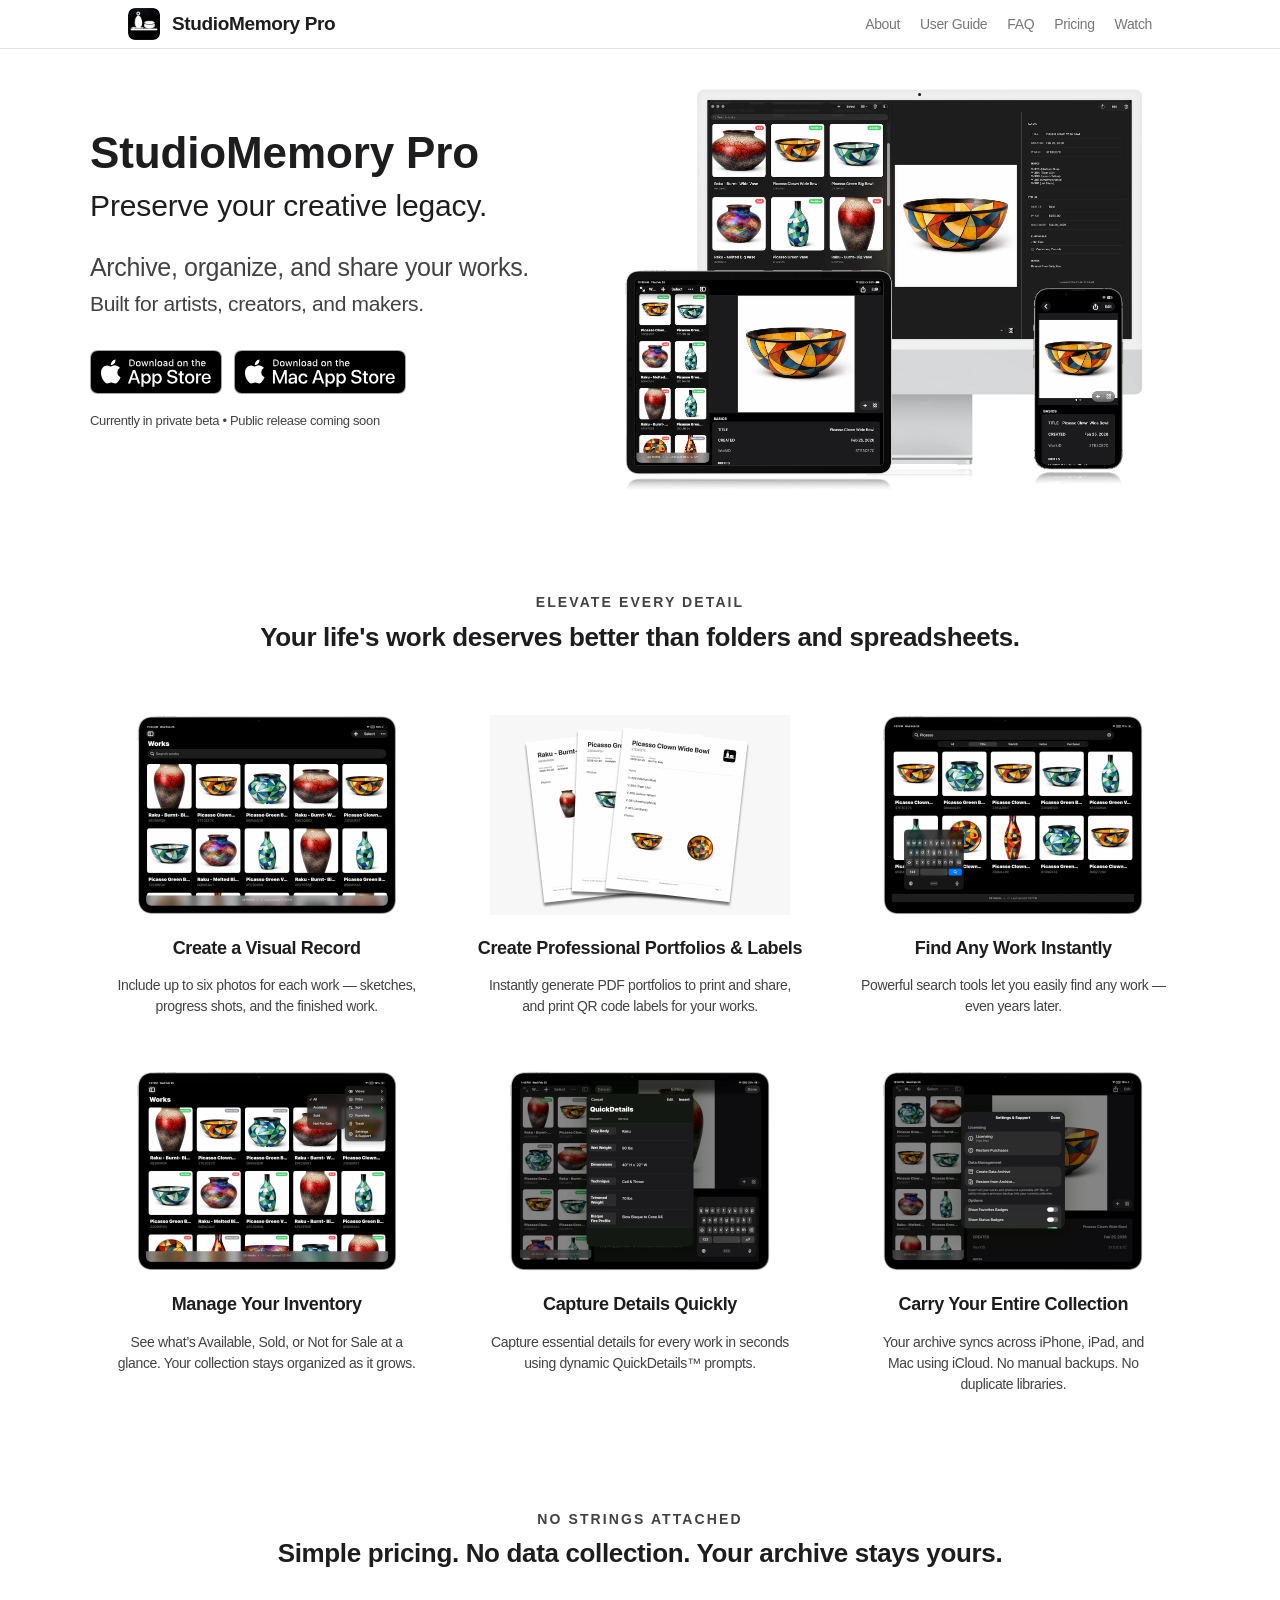
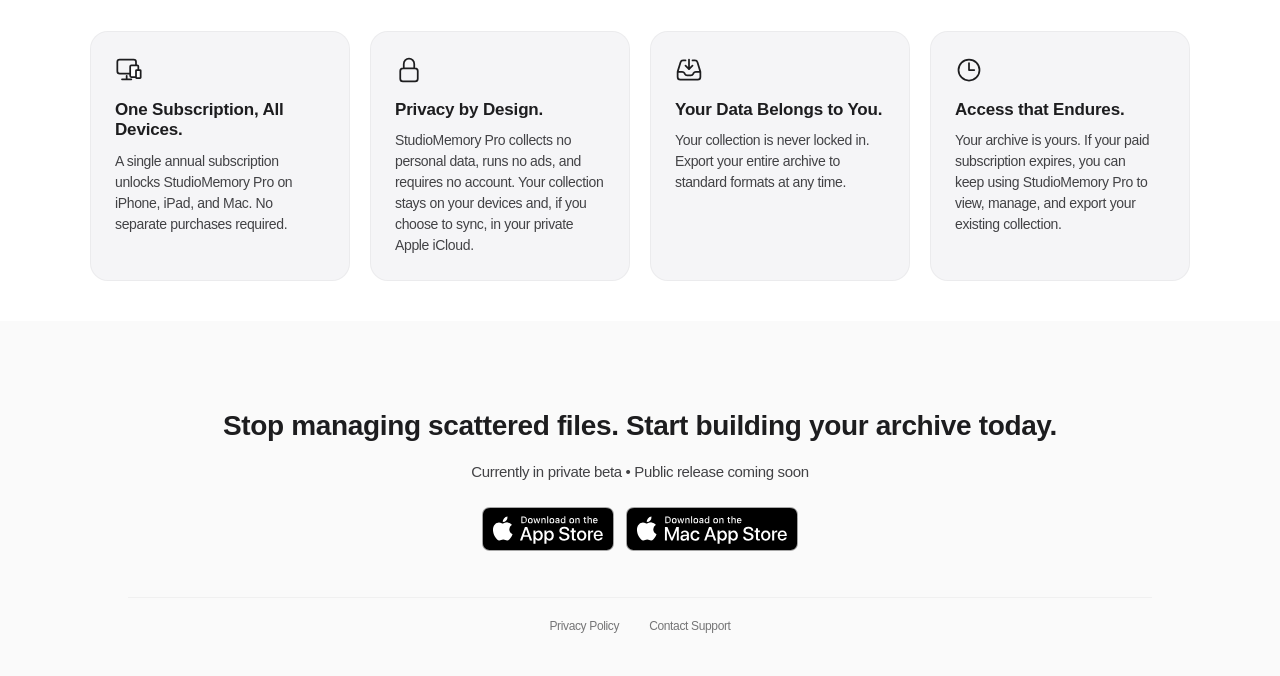
==== index.html @ c9505c96 "Add files via upload" ====
<!DOCTYPE html>
<html lang="en">
<head>
    <meta charset="UTF-8">
    <meta name="viewport" content="width=device-width, initial-scale=1.0, viewport-fit=cover">
    <meta name="color-scheme" content="light dark">
    <meta name="theme-color" content="#ffffff" media="(prefers-color-scheme: light)">
    <meta name="theme-color" content="#000000" media="(prefers-color-scheme: dark)">
    <title>StudioMemory Pro | Archive App for Artists Creators Makers</title>
    <link rel="icon" href="/favicon.ico" sizes="any">
    <link rel="icon" href="/favicon.svg" type="image/svg+xml">
    <link rel="apple-touch-icon" href="/apple-touch-icon.png">

    <meta name="description" content="StudioMemory Pro - Archive app for artists, creators, and makers to catalog and manage their creative works on all Apple devices with private iCloud sync.">
    <meta name="keywords" content="StudioMemory Pro, artist archive, creator collection, maker projects, QuickDetails, art collection, creative portfolio, iCloud sync, iOS, macOS, archive works, artist database, maker database, native app, inventory management, private archive, Apple ecosystem">
    <meta name="author" content="Nekudot Design Limited">
    <link rel="canonical" href="https://studiomemorypro.com">
    <meta name="robots" content="index, follow, max-image-preview:large">

    <meta property="og:type" content="website">
    <meta property="og:title" content="StudioMemory Pro | Archive App for Artists Creators Makers">
    <meta property="og:description" content="StudioMemory Pro - Archive app for artists, creators, and makers to catalog and manage their creative works on all Apple devices with private iCloud sync.">
    <meta property="og:image" content="hero.webp">
    <meta property="og:url" content="https://studiomemorypro.com">

    <meta name="twitter:card" content="summary_large_image">
    <meta name="twitter:title" content="StudioMemory Pro | Archive App for Artists Creators Makers">
    <meta name="twitter:description" content="StudioMemory Pro - Archive app for artists, creators, and makers to catalog and manage their creative works on all Apple devices with private iCloud sync.">
    <meta name="twitter:image" content="hero.webp">
    <meta name="twitter:url" content="https://studiomemorypro.com">

    <script type="application/ld+json">
    {
      "@context": "https://schema.org",
      "@type": "SoftwareApplication",
      "name": "StudioMemory Pro",
      "url": "https://studiomemorypro.com",
      "image": "https://studiomemorypro.com/hero.webp",
      "operatingSystem": "iOS, iPadOS, macOS",
      "applicationCategory": "MultimediaApplication",
      "offers": {
        "@type": "Offer",
        "price": "0",
        "priceCurrency": "USD",
        "description": "Free version limited to 15 works. A Universal Annual Subscription permits up to 2,500 works across iPhone, iPad, and Mac."
      },
      "author": {
        "@type": "Organization",
        "name": "Nekudot Design Limited"
      },
      "description": "StudioMemory Pro is a photos-forward digital archive app designed specifically for artists, makers, and creators who want a permanent, secure way to catalog and manage all of their creative works. StudioMemory Pro uses visual storytelling and efficient data entry, allowing artists, makers, and creators to preserve and manage their creative legacy across Apple devices. StudioMemory Pro stores all data locally and uses iCloud sync for maximum privacy. One subscription covers iPhone, iPad, and Mac. StudioMemory Pro collects no personal data, runs no ads, and requires no account. Users can export their entire archive to standard formats at any time. If a paid subscription expires, a user can keep using StudioMemory Pro to view, manage, and export their existing collection.",
      "featureList": "Multi-image Photo Gallery for sketches and finished works, Native iCloud Sync for iPhone iPad and Mac, Professional PDF Portfolio and QR code Label Generation for sharing and printing, Advanced Smart Search and Filtering, QuickDetails™ dynamic entry prompts.",
      "softwareVersion": "1.0",
      "aggregateRating": null
    }
    </script>

    <style>
        :root {
            --apple-blue: #0071e3;
            --text-main: #1d1d1f;
            --text-secondary: #424245;
            --bg-light: #f5f5f7;
            --border-color: #d2d2d7;
            --font-family: -apple-system, BlinkMacSystemFont, "SF Pro Text", "SF Pro Icons", "Helvetica Neue", Helvetica, Arial, sans-serif;
        }

        body {
            margin: 0;
            padding: 0;
            font-family: var(--font-family);
            color: var(--text-main);
            background-color: #ffffff;
            line-height: 1.47059;
            font-weight: 400;
            letter-spacing: -0.022em;
	    -webkit-font-smoothing: antialiased;
            overflow-x: hidden;
        }

        /* Mobile Safari Guardrail - Protects macOS appearance */
        main {
            overflow-x: hidden;
        }

        /* --- Premium Entrance Animations --- */
        @keyframes fadeInUp {
            from {
                opacity: 0;
                transform: translateY(30px) scale(0.98);
            }
            to {
                opacity: 1;
                transform: translateY(0) scale(1);
            }
        }

        /* Snappy text entrance */
        .hero-content { 
            flex: 0 0 auto; 
            width: 40%; 
            animation: fadeInUp 1.2s cubic-bezier(0.165, 0.84, 0.44, 1) both;
        }

        /* Staggered, weighted image entrance */
        .hero-image { 
            width: 55%; 
            margin-top: -40px; 
            animation: fadeInUp 1.2s cubic-bezier(0.165, 0.84, 0.44, 1) both;
            will-change: transform, opacity;
        }

        /* Navigation */
        nav {
            display: flex;
            justify-content: space-between;
            align-items: center;
            padding: 0 10%;
            height: 48px;
            background: rgba(255, 255, 255, 0.8);

            backdrop-filter: blur(20px);
            -webkit-backdrop-filter: blur(20px);
            position: sticky;
            top: 0;
            z-index: 1000;
            border-bottom: 1px solid rgba(0,0,0,0.1);
        }

        .logo-container {
            display: flex;
            align-items: center;
            gap: 12px;
            text-decoration: none;
            color: var(--text-main);
            font-weight: 600;
            font-size: 19px;
            transition: opacity 0.2s ease;
        }
        .logo-container:hover { opacity: 0.7; }

        .logo-img {
            width: 32px;
            height: 32px;
            border-radius: 7px; 
            object-fit: cover;
        }

        /* Desktop Navigation Links */
        .nav-links {
            display: flex;
            gap: 20px;
        }

        .nav-links a {
            text-decoration: none;
            color: var(--text-main);
            font-size: 14px;
            font-weight: 500;
            opacity: 0.6;
            transition: opacity 0.2s ease;
        }

        .nav-links a:hover,
        .nav-links a.current {
            opacity: 1;
        }

        /* Hamburger Menu Toggle Button */
        .menu-toggle {
            display: none;
            flex-direction: column;
            justify-content: space-between;
            width: 22px;
            height: 16px;
            background: transparent;
            border: none;
            cursor: pointer;
            padding: 0;
            z-index: 1001;
        }

        .hamburger-bar {
            width: 100%;
            height: 2px;
            background-color: var(--text-main);
            transition: transform 0.25s ease, opacity 0.25s ease;
            transform-origin: left center;
        }

        /* Hero Section - Optimized 35/65 Split */
        .hero {
            padding: 80px 0 40px; /* 0 horizontal padding to align strictly with carousel edges */
            display: flex;
            flex-direction: row;
            align-items: flex-start; 
            justify-content: space-between; /* Pushes image flush to the right edge */
            max-width: 1100px; /* Matches carousel max-width perfectly */
            margin: 0 auto;
            gap: 40px; /* Gives text and image healthy breathing room */
        }

        /* Heading Style - Fluid & No-Wrap */
        .hero-content h1 {
            font-size: clamp(32px, 4vw, 44px); 
            line-height: 1.1;
            font-weight: 700;
            letter-spacing: -0.003em;
            margin-bottom: 20px;
            margin-top: 0;
            white-space: nowrap;
        }

        /* Ensures brand name remains on one line */
        .brand-no-wrap {
            white-space: nowrap; 
        }

        /* Styles the sub-headline to balance between H1 and paragraph */
        .hero-slogan {
            font-size: clamp(24px, 3.5vw, 30px);
            font-weight: 500;
            display: inline-block;
            margin-top: 4px;
        }

	.hero-content p .hero-core-action {
            font-size: clamp(20px, 2.6vw, 25px); 
        }

        .hero-content p {
            font-size: clamp(16px, 1.8vw, 21px); /* Slightly larger fluid scale */
            font-weight: 500; /* Adds a medium, bolder weight */
            line-height: 1.6;
            color: var(--text-secondary);
            margin-bottom: 30px;
            white-space: nowrap; /* Forces each sentence to stay on one line */
        }

        .hero-image img { 
            width: 100%; 
            height: auto; 
            display: block;
        }

        .cta-buttons {
            display: flex;
            gap: 12px;
            margin: 10px 0;    
        }

        .hero-content .hero-pricing-note {
            font-size: 13px;
            color: var(--text-secondary);
            margin-top: 8px;
            margin-bottom: 0;
            font-weight: 500;
        }

        /* --- SECTION HEADLINE --- */
        .section-header {
            text-align: center;
            padding: 60px 20px 20px;
            max-width: 800px;
            margin: 0 auto;
        }

        .section-eyebrow {
            font-size: 14px;
            font-weight: 600;
            color: var(--text-secondary);
            text-transform: uppercase;
            letter-spacing: 0.15em;
            display: block;
            margin-bottom: 8px;
        }

        .section-headline {
            font-size: 26px; /* Approx 60% of Hero H1 */
            font-weight: 700;
            line-height: 1.3;
            color: var(--text-main);
            margin: 0;
            text-wrap: balance;
        }

        /* --- APP STORE BADGES --- */
        .store-badge {
            height: 44px; /* Locks height to match your previous text buttons */
            width: auto;  /* Ensures the badge proportions don't stretch */
            display: inline-block;
            
            /* Maintains your GPU-accelerated hover animations */
            transition: transform 0.2s cubic-bezier(0.4, 0, 0.2, 1);
            transform: translateZ(0); 
            will-change: transform;
        }

        /* Hover Animations */
        .store-badge:hover {
            transform: scale(1.04) translateZ(0); 
        }

        .store-badge:active {
            transform: scale(0.98) translateZ(0);
        }


        /* --- CAROUSEL --- */
        .carousel-outer-wrapper {
            max-width: 1100px;
            margin: 0 auto;
            position: relative;
            padding: 40px 0 40px;
        }

        .carousel-outer-wrapper::before,
        .carousel-outer-wrapper::after {
            content: "";
            position: absolute;
            top: 0;
            bottom: 0;
            width: 100px;
            background: white;
            z-index: 10;
            pointer-events: none;
        }

        .carousel-outer-wrapper::before { left: -100px; }
        .carousel-outer-wrapper::after { right: -100px; }

        .carousel-window {
            overflow-x: auto;
            width: 100%;
            scroll-snap-type: x mandatory;
            -webkit-overflow-scrolling: touch;
            scrollbar-width: none;
            scroll-behavior: smooth;
        }
        .carousel-window::-webkit-scrollbar {
            display: none;
        }

        .carousel-track {
            display: flex;
            gap: 20px;
            width: max-content;
        }

        .carousel-item {
            width: 353.33px; 
            text-align: center;
            user-select: none;
            scroll-snap-align: center;
        }

        /* Updated to allow clicking */
        .feature-ui-preview {
            width: 300px;
            height: 200px;
            margin: 0 auto;
            object-fit: contain;
            cursor: pointer;
            display: block;
            transition: transform 0.2s ease;
        }

        .feature-ui-preview:hover {
            transform: scale(1.02);
        }

        .carousel-item h3 {
            font-size: 18px;
            font-weight: 600;
            margin: 20px 0 8px;
        }

        .carousel-item p {
            font-size: 14px;
            color: var(--text-secondary);
            line-height: 1.5;
            padding: 0 20px;
	    text-wrap: pretty;
        }

        /* Navigation Arrows */
        .carousel-arrow {
            position: absolute;
            top: 40%;
            transform: translateY(-50%);
            width: 44px;
            height: 44px;
            background: rgba(255, 255, 255, 0.85);
            backdrop-filter: blur(15px);
            -webkit-backdrop-filter: blur(15px);
            border: 1px solid rgba(0,0,0,0.08);
            border-radius: 50%;
            display: flex;
            align-items: center;
            justify-content: center;
            cursor: pointer;
            z-index: 20;
            box-shadow: 0 4px 15px rgba(0,0,0,0.08);
            transition: all 0.2s ease;
        }
        .carousel-arrow:hover { background: #fff; transform: translateY(-50%) scale(1.05); }
        .carousel-arrow.prev { left: -60px; }
        .carousel-arrow.next { right: -60px; }
        .carousel-arrow svg { width: 22px; height: 22px; fill: var(--text-main); }

        /* Hidden state for smart arrows */
        .carousel-arrow.hidden {
            opacity: 0;
            pointer-events: none; /* Prevents clicks while invisible */
            transform: translateY(-50%) scale(0.9); /* Adds a slight shrinking effect as it fades */
        }

        /* --- CAROUSEL DOTS --- */
        .carousel-dots {
            display: flex;
            justify-content: center;
            gap: 8px;
            margin-top: 24px;
            padding-bottom: 10px;
        }

        .carousel-dot {
            width: 8px;
            height: 8px;
            border-radius: 50%;
            background-color: var(--text-secondary);
            opacity: 0.3;
            cursor: pointer;
            transition: opacity 0.3s ease, transform 0.3s ease, background-color 0.3s ease;
        }

        .carousel-dot.active {
            opacity: 1;
            background-color: var(--text-main);
            transform: scale(1.2);
        }

        /* --- NATIVE DIALOG LIGHTBOX --- */
        @keyframes lightboxPop {
            0% { opacity: 0; transform: scale(0.95); }
            100% { opacity: 1; transform: scale(1); }
        }

        @keyframes backdropFade {
            0% { opacity: 0; backdrop-filter: blur(0px); -webkit-backdrop-filter: blur(0px); }
            100% { opacity: 1; backdrop-filter: blur(20px); -webkit-backdrop-filter: blur(20px); }
        }

        dialog.lightbox {
            padding: 0;
            border: none;
            background: transparent;
            max-width: 90vw;
            max-height: 90vh;
            border-radius: 16px;
            outline: none;
            -webkit-tap-highlight-color: transparent;
        }

        dialog.lightbox[open] {
            animation: lightboxPop 0.3s cubic-bezier(0.16, 1, 0.3, 1) forwards;
        }

        dialog.lightbox::backdrop {
            background: rgba(255, 255, 255, 0.5);
            backdrop-filter: blur(20px);
            -webkit-backdrop-filter: blur(20px);
            cursor: zoom-out;
            -webkit-tap-highlight-color: transparent;
        }

        dialog.lightbox[open]::backdrop {
            animation: backdropFade 0.3s ease-out forwards;
        }

        dialog.lightbox img {
            max-width: 100%;
            max-height: 90vh;
            display: block;
            border-radius: 16px;
            box-shadow: 0 20px 40px rgba(0,0,0,0.15);
            outline: none;
            cursor: zoom-out;
            -webkit-tap-highlight-color: transparent;
        }

        /* Footer */
        footer {
            padding: 60px 10% 40px;
            text-align: center;
            background-color: #fafafa;
        }
        .footer-cta h2 { 
            font-size: 28px; 
            margin-bottom: 8px; 
            text-wrap: balance;
        }
        .pricing-tag { color: var(--text-secondary); font-size: 15px; margin-bottom: 24px; }

        .footer-cta .cta-buttons {
            justify-content: center;
            margin-bottom: 0;
        }

        .footer-nav {
            margin-top: 40px;
            display: flex;
            justify-content: center;
            gap: 30px;
            border-top: 1px solid #f0f0f0;
            padding-top: 20px;
        }
        .footer-nav a {
            text-decoration: none;
            color: var(--text-main);
            font-size: 12px;
            font-weight: 400;
            opacity: 0.6;
            transition: opacity 0.2s ease;
        }
        .footer-nav a:hover,
        .footer-nav a.current {
            opacity: 1;
        }


/* --- HORIZONTAL SPREAD FAQ STYLES --- */
        .faq-container {
            max-width: 1100px; /* Aligned exactly with the carousel wrapper */
            margin: 0 auto;
            padding: 40px 0;
        }

        .faq-grid {
            display: grid;
            grid-template-columns: repeat(4, 1fr); /* 4 columns evenly spaced on Mac displays */
            gap: 20px;
        }

        .faq-card {
            background-color: var(--bg-light);
            border-radius: 18px;
            border: 1px solid rgba(0, 0, 0, 0.04); /* The crisp, native edge */
            padding: 24px;
            display: flex;
            flex-direction: column;
            align-items: flex-start;
        }

        
        .faq-icon {
            width: 28px;
            height: 28px;
            margin-bottom: 16px;
            color: var(--text-main);
        }

        .faq-card h3 {
            font-size: 17px; 
            font-weight: 600;
            margin: 0 0 10px 0;
            letter-spacing: -0.01em;
            line-height: 1.2;
        }

        .faq-card p {
            font-size: 14px; 
            color: var(--text-secondary);
            margin: 0;
            line-height: 1.5;
	    text-wrap: pretty;
        }

        /* iPad / Tablet layout: wraps to 2x2 */
        @media (max-width: 1024px) {
            .faq-grid {
                grid-template-columns: repeat(2, 1fr);
            }
            .faq-container {
                max-width: 780px;
            }
            .desktop-break {
                display: none;
            }
        }

        /* iPhone / Mobile layout: stacks to a single column */
        @media (max-width: 768px) {
            .faq-grid {
                grid-template-columns: 1fr;
            }

            .menu-toggle {
                display: flex;
            }

            .nav-links {
                display: flex;
                flex-direction: column;
                gap: 0;
                position: fixed;
                top: 48px;
                left: 0;
                width: 100%;
                height: 0;
                background-color: #ffffff;
                opacity: 0;
                visibility: hidden;
                overflow: hidden;
                transition: height 0.3s ease, opacity 0.3s ease, visibility 0.3s ease;
            }

            .nav-links a {
                width: 100%;
                padding: 20px 10%;
                font-size: 18px;
                font-weight: 500;
                border-bottom: 1px solid rgba(0, 0, 0, 0.05);
                box-sizing: border-box;
            }

            .nav-links.active {
                height: calc(100vh - 48px);
                opacity: 1;
                visibility: visible;
            }

            /* Morph bars into an 'X' symbol */
            .menu-toggle.open .hamburger-bar:nth-child(1) {
                transform: rotate(45deg) translate(1px, -1px);
            }
            .menu-toggle.open .hamburger-bar:nth-child(2) {
                opacity: 0;
                transform: scaleX(0);
            }
            .menu-toggle.open .hamburger-bar:nth-child(3) {
                transform: rotate(-45deg) translate(1px, 1px);
            }

            .footer-nav {
                flex-direction: column;
                gap: 15px;
            }
        }

        /* Mac Desktop Grid Layout */
        @media (min-width: 1025px) {
            .carousel-outer-wrapper::before,
            .carousel-outer-wrapper::after {
                display: none;
            }
            .carousel-window {
                overflow: visible;
            }
            .carousel-track {
                display: grid;
                grid-template-columns: repeat(3, 1fr);
                gap: 40px 20px;
                width: 100%;
            }
            .carousel-item {
                width: auto;
            }
            .carousel-arrow,
            .carousel-dots {
                display: none;
            }
        }

        /* Multiplatform Responsive Tweaks */
        @media (max-width: 1024px) {
            .hero {
                flex-direction: column;
                padding: calc(60px + env(safe-area-inset-top)) 8% 40px;
                text-align: center;
                align-items: center;
                gap: 24px;
            }
            .hero-content {
                width: 100%;
                display: flex;
                flex-direction: column;
                align-items: center;
            }
            .hero-image {
                width: 100%;
            }
            .hero-content h1 {
                font-size: clamp(24px, 6vw, 32px);
            }
            .cta-buttons {
                justify-content: center;
            }
            .hero-image {
                margin-top: 0;
            }
        }

        /* Hide carousel arrows on ALL touch-capable devices (iPhone, iPad portrait & landscape) */
        @media (hover: none) and (pointer: coarse) {
            .carousel-arrow {
                display: none;
            }
        }

        /* --- NATIVE DARK MODE SUPPORT --- */
        @media (prefers-color-scheme: dark) {
            :root {
                --apple-blue: #2997ff;
                --text-main: #f5f5f7;
                --text-secondary: #a1a1a6;
                --bg-light: #1c1c1e;
                --border-color: #38383a;
            }

            body {
                background-color: #000000;
            }

            nav {
                background: rgba(0, 0, 0, 0.8);
                border-bottom: 1px solid rgba(255, 255, 255, 0.1);
            }

            .carousel-outer-wrapper::before,
            .carousel-outer-wrapper::after {
                background: #000000;
            }

            .carousel-arrow {
                background: rgba(28, 28, 30, 0.85);
                border: 1px solid rgba(255, 255, 255, 0.1);
            }

            .carousel-arrow:hover {
                background: #2c2c2e;
            }

            dialog.lightbox::backdrop {
                background: rgba(0, 0, 0, 0.75);
            }

            footer {
                background-color: #000000;
            }

            .footer-nav {
                border-top: 1px solid #38383a;
            }

            .faq-card {
                border: 1px solid rgba(255, 255, 255, 0.1);
            }

            /* Adjusts the inside of the FAQ icons so they aren't bright white */
            .faq-icon rect[fill="white"] {
                fill: var(--bg-light);
            }
        }

        @media (prefers-color-scheme: dark) and (max-width: 768px) {
            .nav-links {
                background-color: #000000;
            }
            .nav-links a {
                border-bottom: 1px solid rgba(255, 255, 255, 0.1);
            }
        }


	/* --- PAPER TEXTURE EFFECT (REFINED/LIGHTER) --- */
        .paper-texture-wrapper {
            position: relative;
            display: block;
            margin: 0 auto;
            border-radius: 4px;
            overflow: hidden;
        }

        /* Adjusted for a lighter, premium vellum feel */
        .paper-texture-wrapper::after {
            content: "";
            position: absolute;
            top: 0;
            left: 0;
            width: 100%;
            height: 100%;
            pointer-events: none;
            opacity: 0.02; /* Reduced from 0.04 to 0.02 for a lighter touch */
            background-image: url('paper-fibers.png');
            mix-blend-mode: soft-light; /* Changed from 'multiply' to 'soft-light' for a cleaner look */
        }


    </style>
</head>
<body>

    <nav>
        <a href="index.html" class="logo-container">
            <img src="logo.webp" alt="StudioMemory Pro Logo" class="logo-img">
            StudioMemory Pro
        </a>
        
        <button class="menu-toggle" id="menu-toggle" aria-label="Toggle navigation" aria-expanded="false">
            <span class="hamburger-bar"></span>
            <span class="hamburger-bar"></span>
            <span class="hamburger-bar"></span>
        </button>

        <div class="nav-links" id="nav-links">
            <a href="about.html">About</a>
            <a href="manual.html">User Guide</a>
            <a href="faq.html">FAQ</a>
            <a href="pricing.html">Pricing</a>
            <a href="watch.html">Watch</a>
        </div>
    </nav>

    <main>
        <section class="hero">
            <div class="hero-content">
                <h1>StudioMemory Pro<br><span class="hero-slogan">Preserve your creative legacy.</span></h1>
                <p>
                    <span class="hero-core-action">Archive, organize, and share your works.</span><br>
                    <span>Built for artists, creators, and makers.</span><br>
                </p>
                <div class="cta-buttons">
                    <a href="#" aria-label="Download on the App Store">
                        <img src="app-store-badge.svg" alt="Download on the App Store" class="store-badge">
                    </a>
                    <a href="#" aria-label="Download on the Mac App Store">
                        <img src="mac-app-store-badge.svg" alt="Download on the Mac App Store" class="store-badge">
                    </a>
                </div>
                <p class="hero-pricing-note">Currently in private beta &bull; Public release coming soon</p>
            </div>
            <div class="hero-image">
                <img src="hero.webp" width="2400" height="1600" fetchpriority="high" loading="eager" alt="Mockup of StudioMemory Pro showing iPhone, iPad, and Mac screens">
            </div>
        </section>

        <div class="section-header">
            <span class="section-eyebrow">Elevate Every Detail</span>
            <h2 class="section-headline">Your life's work deserves better than folders and spreadsheets.</h2>
        </div>

        <div class="carousel-outer-wrapper">
            <div class="carousel-window">
                <div class="carousel-track" id="carouselTrack">                    
                    <div class="carousel-item">
                        <img src="gallery.webp" width="2400" height="1600" loading="lazy" class="feature-ui-preview" alt="Photo Gallery Interface">
                        <h3>Create a Visual Record</h3>
                        <p>Include up to six photos for each work — sketches, progress shots, and the finished work.</p>
                    </div>		                     
                    <div class="carousel-item">
                        <div class="paper-texture-wrapper">
                            <img src="PDFs.webp" width="2400" height="1600" loading="lazy" class="feature-ui-preview" alt="PDF Portfolio Generation">
                        </div>
                        <h3>Create Professional Portfolios & Labels</h3>
                        <p>Instantly generate PDF portfolios to print and share, and print QR code labels for your works.</p>
                    </div>
		    <div class="carousel-item">
                        <img src="search.webp" width="2400" height="1600" loading="lazy" class="feature-ui-preview" alt="Smart Search Filters">
                        <h3>Find Any Work Instantly</h3>
                        <p>Powerful search tools let you easily find any work — even years later.</p>
                    </div>                      
                    <div class="carousel-item">
                        <img src="status.webp" width="2400" height="1600" loading="lazy" class="feature-ui-preview" alt="Collection Status Management">
                        <h3>Manage Your Inventory</h3>
                        <p>See what’s Available, Sold, or Not for Sale at a glance. Your collection stays organized as it grows.</p>
                   </div>
		   <div class="carousel-item">
                        <img src="quickdetails.webp" width="2400" height="1600" loading="lazy" class="feature-ui-preview" alt="QuickDetails Features">
                        <h3>Capture Details Quickly</h3>
                        <p>Capture essential details for every work in seconds using dynamic QuickDetails™ prompts.</p>
                    </div>
		    <div class="carousel-item">
                        <img src="safedata.webp" width="2400" height="1600" loading="lazy" class="feature-ui-preview" alt="iCloud Sync Protection">
                        <h3>Carry Your Entire Collection</h3>
                        <p>Your archive syncs across iPhone, iPad, and Mac using iCloud. No manual backups. No duplicate libraries.</p>
                    </div>
                </div>
            </div>

            <button class="carousel-arrow prev" id="prevBtn" aria-label="Previous">
                <svg viewBox="0 0 24 24"><path d="M15.41 7.41L14 6l-6 6 6 6 1.41-1.41L10.83 12z"/></svg>
            </button>
           <button class="carousel-arrow next" id="nextBtn" aria-label="Next">
                <svg viewBox="0 0 24 24"><path d="M10 6L8.59 7.41 13.17 12l-4.58 4.59L10 18l6-6z"/></svg>
            </button>

            <div class="carousel-dots" id="carouselDots"></div>
        </div>

        <div class="section-header">
            <span class="section-eyebrow">No Strings Attached</span>
            <h2 class="section-headline">Simple pricing. No data collection. Your archive stays yours.</h2>
        </div>

		<div class="faq-container">
            <div class="faq-grid">
                
		<div class="faq-card">
                    <svg class="faq-icon" fill="none" viewBox="0 0 24 24" stroke="currentColor" stroke-width="1.5">
                        <path stroke-linecap="round" stroke-linejoin="round" d="M2 5a2 2 0 012-2h12a2 2 0 012 2v8a2 2 0 01-2 2H4a2 2 0 01-2-2V5z" />
                        <path stroke-linecap="round" stroke-linejoin="round" d="M6 20h8M10 17v3" />
                        <rect x="13" y="8" width="7" height="10" rx="1" stroke="currentColor" fill="white" />
                        <rect x="18" y="12" width="4" height="7" rx="0.5" stroke="currentColor" fill="white" />
                    </svg>
                    <h3>One Subscription, All Devices.</h3>
                    <p>A single annual subscription unlocks StudioMemory Pro on iPhone, iPad, and Mac. No separate purchases required.</p>
                </div>

                

		<div class="faq-card">
                    <svg class="faq-icon" fill="none" viewBox="0 0 24 24" stroke="currentColor" stroke-width="1.5">
                        <path stroke-linecap="round" stroke-linejoin="round" d="M16.5 10.5V6.75a4.5 4.5 0 10-9 0v3.75m-.75 11.25h10.5a2.25 2.25 0 002.25-2.25v-6.75a2.25 2.25 0 00-2.25-2.25H6.75a2.25 2.25 0 00-2.25 2.25v6.75a2.25 2.25 0 002.25 2.25z" />
                    </svg>
                    <h3>Privacy by Design.</h3>
                    <p>StudioMemory Pro collects no personal data, runs no ads, and requires no account. Your collection stays on your devices and, if you choose to sync, in your private Apple iCloud.</p>
                </div>

                <div class="faq-card">
                    <svg class="faq-icon" fill="none" viewBox="0 0 24 24" stroke="currentColor" stroke-width="1.5">
                        <path stroke-linecap="round" stroke-linejoin="round" d="M9 3.75H6.912a2.25 2.25 0 00-2.15 1.588L2.35 13.177a2.25 2.25 0 00-.1.661V18a2.25 2.25 0 002.25 2.25h15A2.25 2.25 0 0021.75 18v-4.162c0-.224-.034-.447-.1-.661L19.24 5.338a2.25 2.25 0 00-2.15-1.588H15M2.25 13.5h3.86a2.25 2.25 0 012.012 1.244l.256.512a2.25 2.25 0 002.013 1.244h3.218a2.25 2.25 0 002.013-1.244l.256-.512a2.25 2.25 0 012.013-1.244h3.859M12 3v8.25m0 0l-3-3m3 3l3-3" />
                    </svg>
                    <h3>Your Data Belongs to You.</h3>
                    <p>Your collection is never locked in. Export your entire archive to standard formats at any time.</p>
                </div>
                
                <div class="faq-card">
                    <svg class="faq-icon" fill="none" viewBox="0 0 24 24" stroke="currentColor" stroke-width="1.5">
                        <path stroke-linecap="round" stroke-linejoin="round" d="M12 6v6h4.5m4.5 0a9 9 0 11-18 0 9 9 0 0118 0z" />
                    </svg>
                    <h3>Access that Endures.</h3>
                    <p>Your archive is yours. If your paid subscription expires, you can keep using StudioMemory Pro to view, manage, and export your existing collection.</p>
                </div>

            </div>
        </div>



        <footer>
            <div class="footer-cta">
                <h2>Stop managing scattered files. Start building your archive today.</h2>
                <p class="pricing-tag">Currently in private beta &bull; Public release coming soon</p>
                <div class="cta-buttons">
                    <a href="#" aria-label="Download on the App Store">
                        <img src="app-store-badge.svg" alt="Download on the App Store" class="store-badge">
                    </a>
                    <a href="#" aria-label="Download on the Mac App Store">
                        <img src="mac-app-store-badge.svg" alt="Download on the Mac App Store" class="store-badge">
                    </a>
                </div>
            </div>
           <div class="footer-nav">
                <a href="privacy.html">Privacy Policy</a>
                <a href="mailto:support@studiomemorypro.com?subject=StudioMemory%20Pro%20Support%20Request">Contact Support</a>
            </div>
        </footer>
    </main>

    <dialog class="lightbox" id="lightbox" aria-label="Enlarged Image View">
        <img src="" alt="Enlarged UI Preview" id="lightbox-img">
    </dialog>
    
<script src="script.js" defer></script>
<script>
    const menuToggle = document.getElementById('menu-toggle');
    const navLinks = document.getElementById('nav-links');

    menuToggle.addEventListener('click', () => {
        const isOpen = menuToggle.classList.toggle('open');
        navLinks.classList.toggle('active');
        menuToggle.setAttribute('aria-expanded', isOpen);
        document.body.style.overflow = isOpen ? 'hidden' : '';
    });
</script>
</body>
</html>
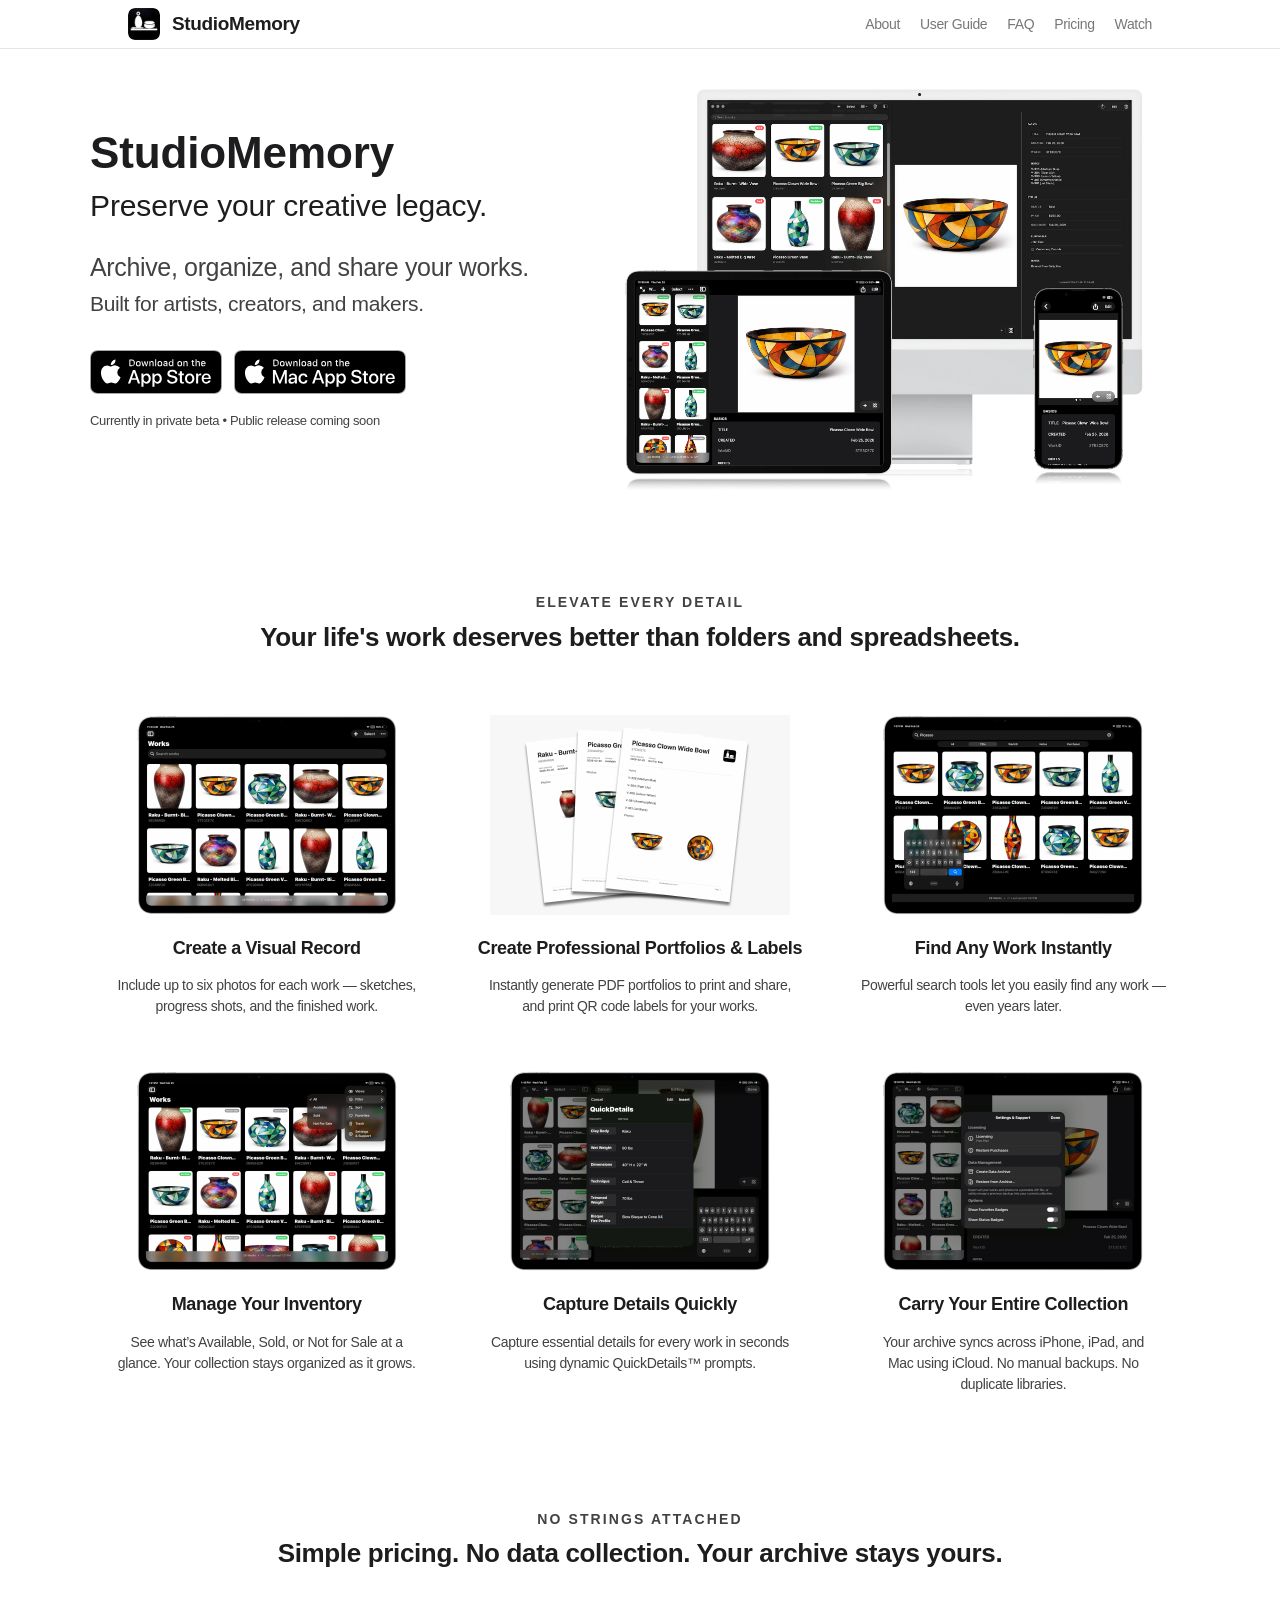
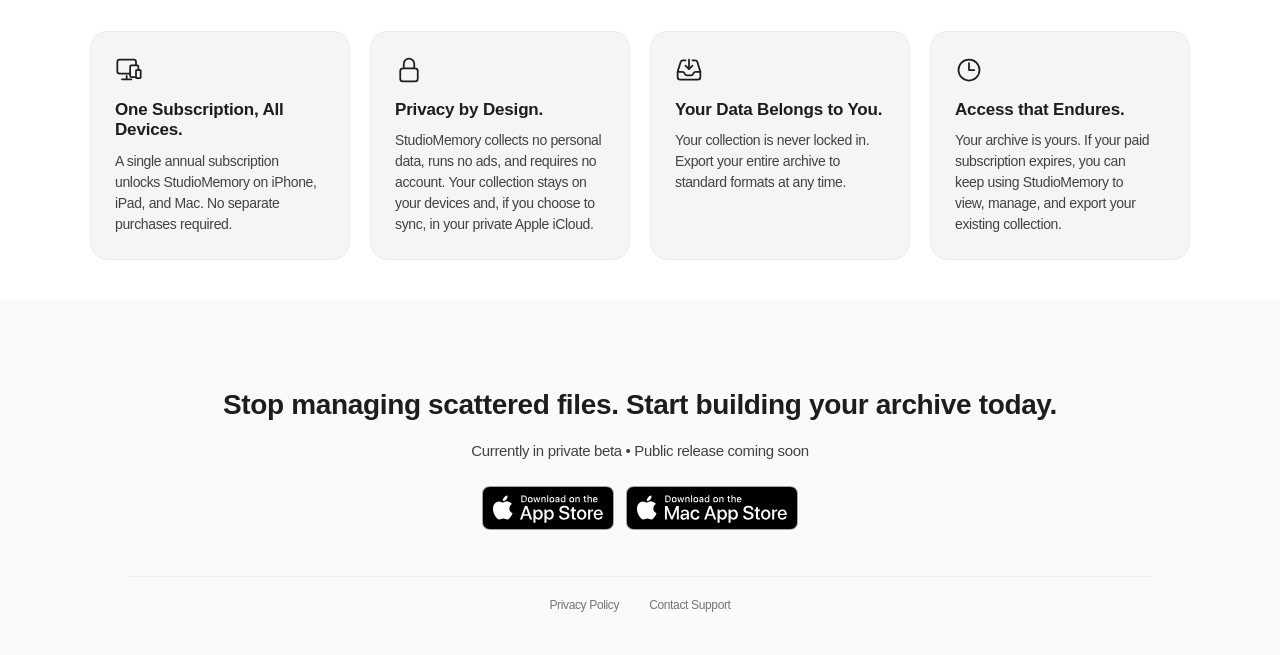
==== commit a1f6989c: "Add files via upload" ====
--- a/index.html
+++ b/index.html
@@ -6,26 +6,26 @@
     <meta name="color-scheme" content="light dark">
     <meta name="theme-color" content="#ffffff" media="(prefers-color-scheme: light)">
     <meta name="theme-color" content="#000000" media="(prefers-color-scheme: dark)">
-    <title>StudioMemory Pro | Archive App for Artists Creators Makers</title>
+    <title>StudioMemory | Archive App for Artists Creators Makers</title>
     <link rel="icon" href="/favicon.ico" sizes="any">
     <link rel="icon" href="/favicon.svg" type="image/svg+xml">
     <link rel="apple-touch-icon" href="/apple-touch-icon.png">
 
-    <meta name="description" content="StudioMemory Pro - Archive app for artists, creators, and makers to catalog and manage their creative works on all Apple devices with private iCloud sync.">
-    <meta name="keywords" content="StudioMemory Pro, artist archive, creator collection, maker projects, QuickDetails, art collection, creative portfolio, iCloud sync, iOS, macOS, archive works, artist database, maker database, native app, inventory management, private archive, Apple ecosystem">
+    <meta name="description" content="StudioMemory - Archive app for artists, creators, and makers to catalog and manage their creative works on all Apple devices with private iCloud sync.">
+    <meta name="keywords" content="StudioMemory, artist archive, creator collection, maker projects, QuickDetails, art collection, creative portfolio, iCloud sync, iOS, macOS, archive works, artist database, maker database, native app, inventory management, private archive, Apple ecosystem">
     <meta name="author" content="Nekudot Design Limited">
     <link rel="canonical" href="https://studiomemorypro.com">
     <meta name="robots" content="index, follow, max-image-preview:large">
 
     <meta property="og:type" content="website">
-    <meta property="og:title" content="StudioMemory Pro | Archive App for Artists Creators Makers">
-    <meta property="og:description" content="StudioMemory Pro - Archive app for artists, creators, and makers to catalog and manage their creative works on all Apple devices with private iCloud sync.">
+    <meta property="og:title" content="StudioMemory | Archive App for Artists Creators Makers">
+    <meta property="og:description" content="StudioMemory - Archive app for artists, creators, and makers to catalog and manage their creative works on all Apple devices with private iCloud sync.">
     <meta property="og:image" content="hero.webp">
     <meta property="og:url" content="https://studiomemorypro.com">
 
     <meta name="twitter:card" content="summary_large_image">
-    <meta name="twitter:title" content="StudioMemory Pro | Archive App for Artists Creators Makers">
-    <meta name="twitter:description" content="StudioMemory Pro - Archive app for artists, creators, and makers to catalog and manage their creative works on all Apple devices with private iCloud sync.">
+    <meta name="twitter:title" content="StudioMemory | Archive App for Artists Creators Makers">
+    <meta name="twitter:description" content="StudioMemory - Archive app for artists, creators, and makers to catalog and manage their creative works on all Apple devices with private iCloud sync.">
     <meta name="twitter:image" content="hero.webp">
     <meta name="twitter:url" content="https://studiomemorypro.com">
 
@@ -33,7 +33,7 @@
     {
       "@context": "https://schema.org",
       "@type": "SoftwareApplication",
-      "name": "StudioMemory Pro",
+      "name": "StudioMemory",
       "url": "https://studiomemorypro.com",
       "image": "https://studiomemorypro.com/hero.webp",
       "operatingSystem": "iOS, iPadOS, macOS",
@@ -48,7 +48,7 @@
         "@type": "Organization",
         "name": "Nekudot Design Limited"
       },
-      "description": "StudioMemory Pro is a photos-forward digital archive app designed specifically for artists, makers, and creators who want a permanent, secure way to catalog and manage all of their creative works. StudioMemory Pro uses visual storytelling and efficient data entry, allowing artists, makers, and creators to preserve and manage their creative legacy across Apple devices. StudioMemory Pro stores all data locally and uses iCloud sync for maximum privacy. One subscription covers iPhone, iPad, and Mac. StudioMemory Pro collects no personal data, runs no ads, and requires no account. Users can export their entire archive to standard formats at any time. If a paid subscription expires, a user can keep using StudioMemory Pro to view, manage, and export their existing collection.",
+      "description": "StudioMemory is a photos-forward digital archive app designed specifically for artists, makers, and creators who want a permanent, secure way to catalog and manage all of their creative works. StudioMemory uses visual storytelling and efficient data entry, allowing artists, makers, and creators to preserve and manage their creative legacy across Apple devices. StudioMemory stores all data locally and uses iCloud sync for maximum privacy. One subscription covers iPhone, iPad, and Mac. StudioMemory collects no personal data, runs no ads, and requires no account. Users can export their entire archive to standard formats at any time. If a paid subscription expires, a user can keep using StudioMemory to view, manage, and export their existing collection.",
       "featureList": "Multi-image Photo Gallery for sketches and finished works, Native iCloud Sync for iPhone iPad and Mac, Professional PDF Portfolio and QR code Label Generation for sharing and printing, Advanced Smart Search and Filtering, QuickDetails™ dynamic entry prompts.",
       "softwareVersion": "1.0",
       "aggregateRating": null
@@ -803,8 +803,8 @@
 
     <nav>
         <a href="index.html" class="logo-container">
-            <img src="logo.webp" alt="StudioMemory Pro Logo" class="logo-img">
-            StudioMemory Pro
+            <img src="logo.webp" alt="StudioMemory Logo" class="logo-img">
+            StudioMemory
         </a>
         
         <button class="menu-toggle" id="menu-toggle" aria-label="Toggle navigation" aria-expanded="false">
@@ -825,7 +825,7 @@
     <main>
         <section class="hero">
             <div class="hero-content">
-                <h1>StudioMemory Pro<br><span class="hero-slogan">Preserve your creative legacy.</span></h1>
+                <h1>StudioMemory<br><span class="hero-slogan">Preserve your creative legacy.</span></h1>
                 <p>
                     <span class="hero-core-action">Archive, organize, and share your works.</span><br>
                     <span>Built for artists, creators, and makers.</span><br>
@@ -841,7 +841,7 @@
                 <p class="hero-pricing-note">Currently in private beta &bull; Public release coming soon</p>
             </div>
             <div class="hero-image">
-                <img src="hero.webp" width="2400" height="1600" fetchpriority="high" loading="eager" alt="Mockup of StudioMemory Pro showing iPhone, iPad, and Mac screens">
+                <img src="hero.webp" width="2400" height="1600" fetchpriority="high" loading="eager" alt="Mockup of StudioMemory showing iPhone, iPad, and Mac screens">
             </div>
         </section>
 
@@ -914,7 +914,7 @@
                         <rect x="18" y="12" width="4" height="7" rx="0.5" stroke="currentColor" fill="white" />
                     </svg>
                     <h3>One Subscription, All Devices.</h3>
-                    <p>A single annual subscription unlocks StudioMemory Pro on iPhone, iPad, and Mac. No separate purchases required.</p>
+                    <p>A single annual subscription unlocks StudioMemory on iPhone, iPad, and Mac. No separate purchases required.</p>
                 </div>
 
                 
@@ -924,7 +924,7 @@
                         <path stroke-linecap="round" stroke-linejoin="round" d="M16.5 10.5V6.75a4.5 4.5 0 10-9 0v3.75m-.75 11.25h10.5a2.25 2.25 0 002.25-2.25v-6.75a2.25 2.25 0 00-2.25-2.25H6.75a2.25 2.25 0 00-2.25 2.25v6.75a2.25 2.25 0 002.25 2.25z" />
                     </svg>
                     <h3>Privacy by Design.</h3>
-                    <p>StudioMemory Pro collects no personal data, runs no ads, and requires no account. Your collection stays on your devices and, if you choose to sync, in your private Apple iCloud.</p>
+                    <p>StudioMemory collects no personal data, runs no ads, and requires no account. Your collection stays on your devices and, if you choose to sync, in your private Apple iCloud.</p>
                 </div>
 
                 <div class="faq-card">
@@ -940,7 +940,7 @@
                         <path stroke-linecap="round" stroke-linejoin="round" d="M12 6v6h4.5m4.5 0a9 9 0 11-18 0 9 9 0 0118 0z" />
                     </svg>
                     <h3>Access that Endures.</h3>
-                    <p>Your archive is yours. If your paid subscription expires, you can keep using StudioMemory Pro to view, manage, and export your existing collection.</p>
+                    <p>Your archive is yours. If your paid subscription expires, you can keep using StudioMemory to view, manage, and export your existing collection.</p>
                 </div>
 
             </div>
@@ -973,16 +973,6 @@
     </dialog>
     
 <script src="script.js" defer></script>
-<script>
-    const menuToggle = document.getElementById('menu-toggle');
-    const navLinks = document.getElementById('nav-links');
-
-    menuToggle.addEventListener('click', () => {
-        const isOpen = menuToggle.classList.toggle('open');
-        navLinks.classList.toggle('active');
-        menuToggle.setAttribute('aria-expanded', isOpen);
-        document.body.style.overflow = isOpen ? 'hidden' : '';
-    });
-</script>
+    <script src="nav.js"></script>
 </body>
 </html>
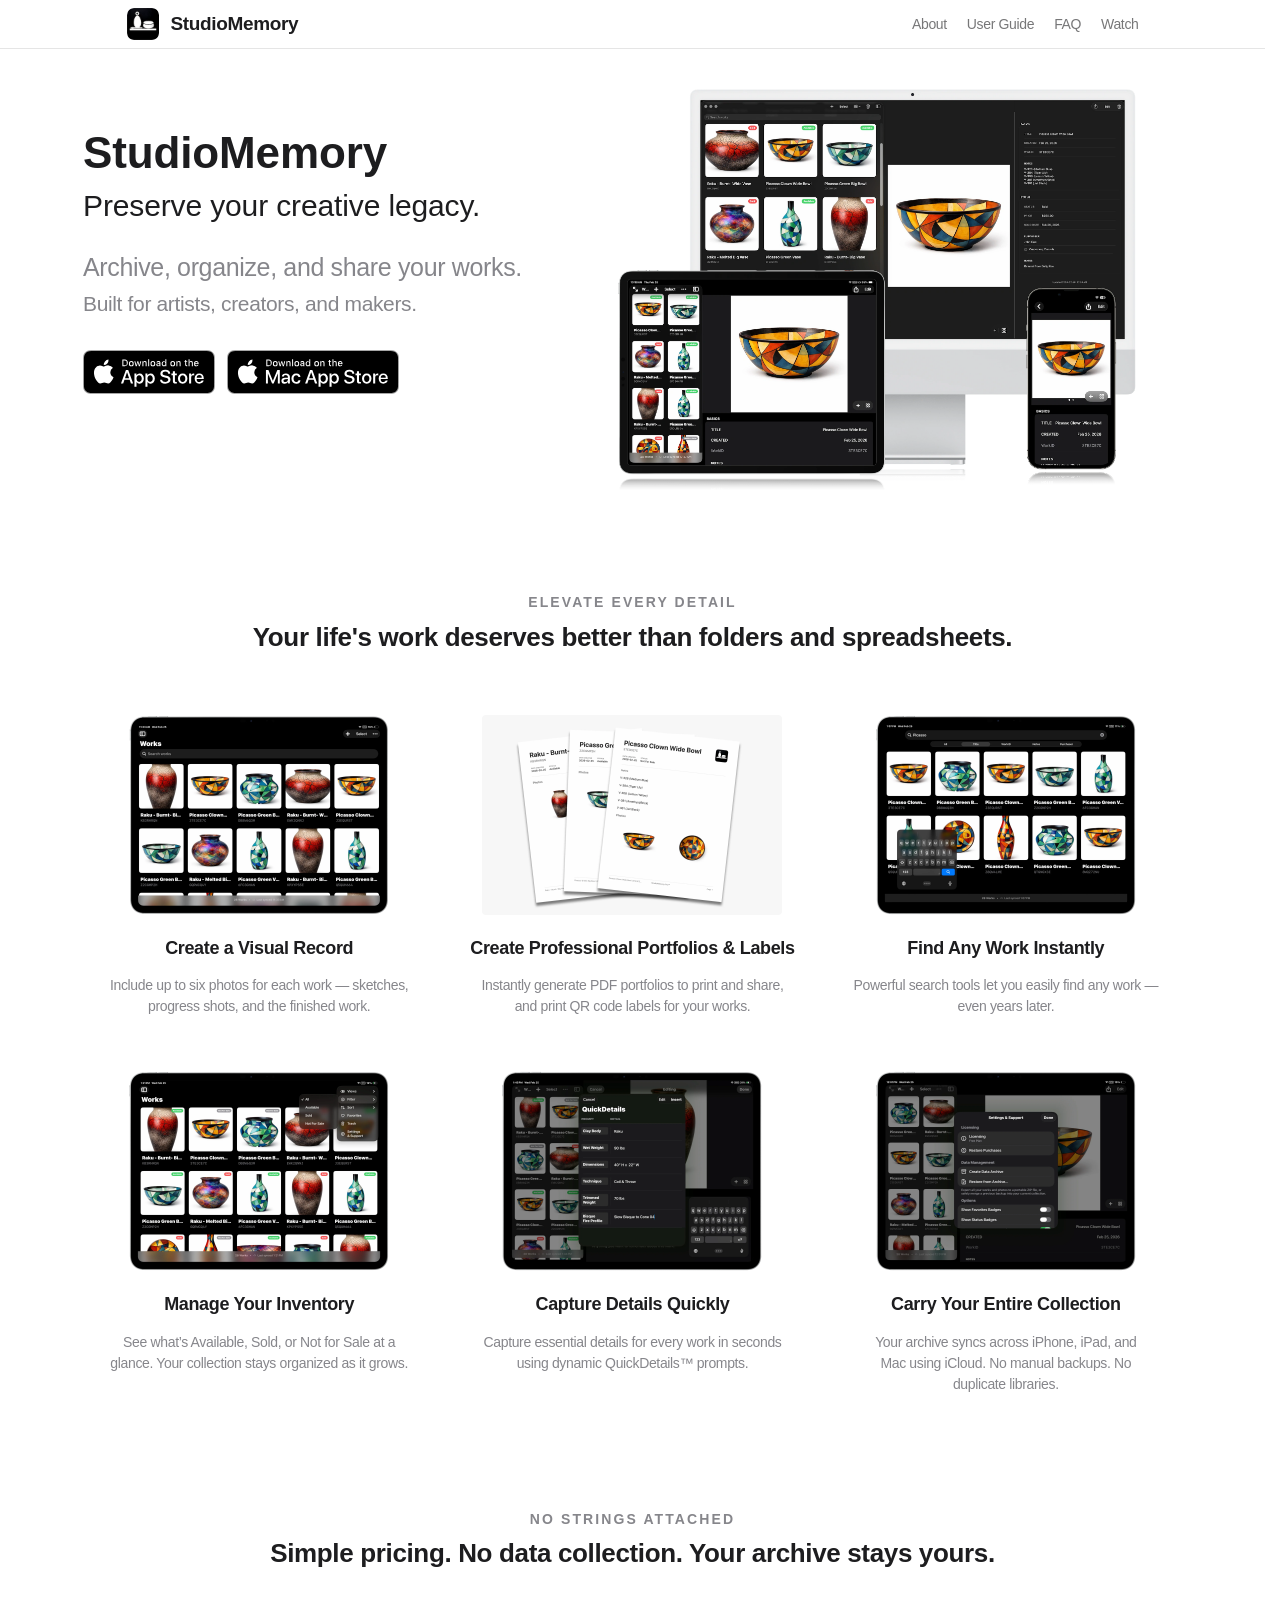
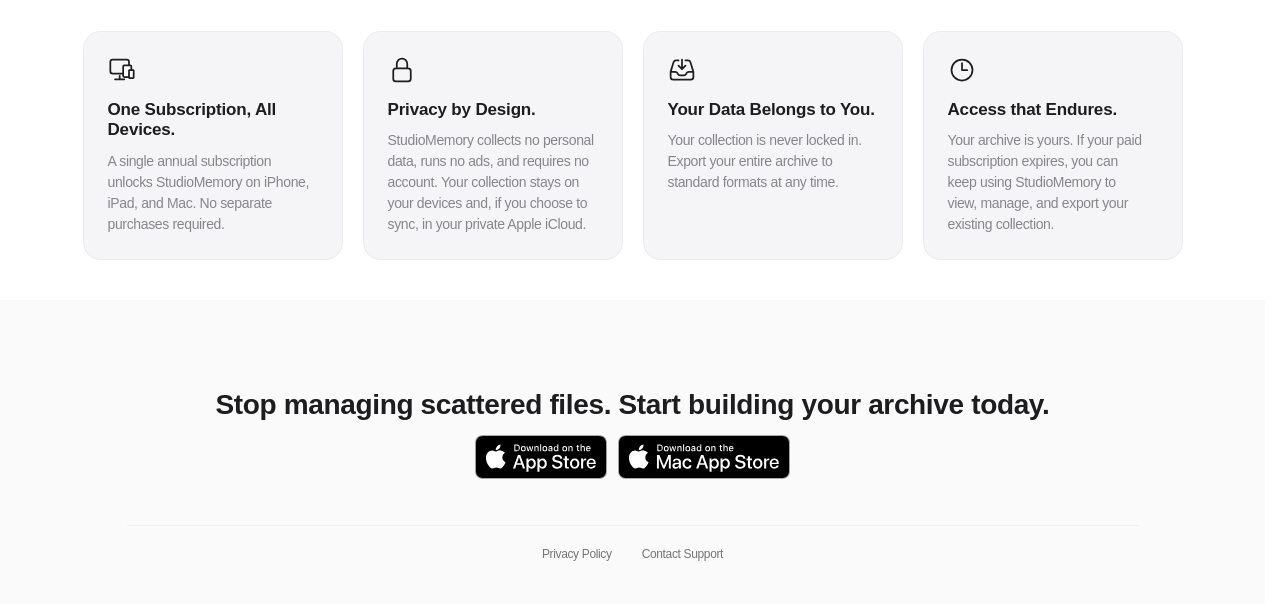
==== commit f535c6ba: "Add files via upload" ====
--- a/index.html
+++ b/index.html
@@ -9,62 +9,107 @@
     <title>StudioMemory | Archive App for Artists Creators Makers</title>
     <link rel="icon" href="/favicon.ico" sizes="any">
     <link rel="icon" href="/favicon.svg" type="image/svg+xml">
+    <link rel="icon" href="/favicon-96x96.png" type="image/png" sizes="96x96">
     <link rel="apple-touch-icon" href="/apple-touch-icon.png">
 
     <meta name="description" content="StudioMemory - Archive app for artists, creators, and makers to catalog and manage their creative works on all Apple devices with private iCloud sync.">
-    <meta name="keywords" content="StudioMemory, artist archive, creator collection, maker projects, QuickDetails, art collection, creative portfolio, iCloud sync, iOS, macOS, archive works, artist database, maker database, native app, inventory management, private archive, Apple ecosystem">
     <meta name="author" content="Nekudot Design Limited">
-    <link rel="canonical" href="https://studiomemorypro.com">
+    <link rel="canonical" href="https://studiomemoryapp.com/">
     <meta name="robots" content="index, follow, max-image-preview:large">
 
     <meta property="og:type" content="website">
+    <meta property="og:site_name" content="StudioMemory">
     <meta property="og:title" content="StudioMemory | Archive App for Artists Creators Makers">
     <meta property="og:description" content="StudioMemory - Archive app for artists, creators, and makers to catalog and manage their creative works on all Apple devices with private iCloud sync.">
-    <meta property="og:image" content="hero.webp">
-    <meta property="og:url" content="https://studiomemorypro.com">
+    <meta property="og:image" content="https://studiomemoryapp.com/OGImage.webp">
+    <meta property="og:image:width" content="1200">
+    <meta property="og:image:height" content="630">
+    <meta property="og:url" content="https://studiomemoryapp.com/">
 
     <meta name="twitter:card" content="summary_large_image">
     <meta name="twitter:title" content="StudioMemory | Archive App for Artists Creators Makers">
     <meta name="twitter:description" content="StudioMemory - Archive app for artists, creators, and makers to catalog and manage their creative works on all Apple devices with private iCloud sync.">
-    <meta name="twitter:image" content="hero.webp">
-    <meta name="twitter:url" content="https://studiomemorypro.com">
+    <meta name="twitter:image" content="https://studiomemoryapp.com/OGImage.webp">
+    <meta name="twitter:url" content="https://studiomemoryapp.com/">
 
     <script type="application/ld+json">
     {
       "@context": "https://schema.org",
       "@type": "SoftwareApplication",
       "name": "StudioMemory",
-      "url": "https://studiomemorypro.com",
-      "image": "https://studiomemorypro.com/hero.webp",
+      "url": "https://studiomemoryapp.com/",
+      "image": "https://studiomemoryapp.com/hero.webp",
       "operatingSystem": "iOS, iPadOS, macOS",
-      "applicationCategory": "MultimediaApplication",
-      "offers": {
-        "@type": "Offer",
-        "price": "0",
-        "priceCurrency": "USD",
-        "description": "Free version limited to 15 works. A Universal Annual Subscription permits up to 2,500 works across iPhone, iPad, and Mac."
-      },
+      "applicationCategory": "ProductivityApplication",
+      "offers": [
+        {
+          "@type": "Offer",
+          "name": "Free",
+          "price": "0",
+          "priceCurrency": "USD",
+          "description": "Free tier limited to 30 works."
+        },
+        {
+          "@type": "Offer",
+          "name": "Universal Monthly",
+          "price": "7",
+          "priceCurrency": "USD",
+          "description": "Universal Subscription billed monthly, up to 2,500 works across iPhone, iPad, and Mac."
+        },
+        {
+          "@type": "Offer",
+          "name": "Universal Annual",
+          "price": "36",
+          "priceCurrency": "USD",
+          "description": "Universal Subscription billed yearly, up to 2,500 works across iPhone, iPad, and Mac."
+        }
+      ],
       "author": {
         "@type": "Organization",
         "name": "Nekudot Design Limited"
       },
+      "publisher": {
+        "@type": "Organization",
+        "name": "Nekudot Design Limited"
+      },
       "description": "StudioMemory is a photos-forward digital archive app designed specifically for artists, makers, and creators who want a permanent, secure way to catalog and manage all of their creative works. StudioMemory uses visual storytelling and efficient data entry, allowing artists, makers, and creators to preserve and manage their creative legacy across Apple devices. StudioMemory stores all data locally and uses iCloud sync for maximum privacy. One subscription covers iPhone, iPad, and Mac. StudioMemory collects no personal data, runs no ads, and requires no account. Users can export their entire archive to standard formats at any time. If a paid subscription expires, a user can keep using StudioMemory to view, manage, and export their existing collection.",
-      "featureList": "Multi-image Photo Gallery for sketches and finished works, Native iCloud Sync for iPhone iPad and Mac, Professional PDF Portfolio and QR code Label Generation for sharing and printing, Advanced Smart Search and Filtering, QuickDetails™ dynamic entry prompts.",
+      "featureList": [
+        "Multi-image Photo Gallery for sketches and finished works",
+        "Native iCloud Sync for iPhone, iPad, and Mac",
+        "Professional PDF Portfolio and QR code Label Generation for sharing and printing",
+        "Advanced Smart Search and Filtering",
+        "QuickDetails™ dynamic entry prompts"
+      ],
       "softwareVersion": "1.0",
-      "aggregateRating": null
+      "inLanguage": "en"
     }
     </script>
 
+    <script type="application/ld+json">
+    {
+      "@context": "https://schema.org",
+      "@type": "Organization",
+      "name": "Nekudot Design Limited",
+      "url": "https://nekudotdesign.com",
+      "logo": "https://nekudotdesign.com/logo.svg",
+      "email": "support@studiomemoryapp.com",
+      "address": {
+        "@type": "PostalAddress",
+        "addressLocality": "Vancouver",
+        "addressRegion": "BC",
+        "addressCountry": "CA"
+      },
+      "contactPoint": {
+        "@type": "ContactPoint",
+        "contactType": "Customer Support",
+        "email": "support@studiomemoryapp.com",
+        "availableLanguage": "English"
+      }
+    }
+    </script>
+
+    <link rel="stylesheet" href="shared.css">
     <style>
-        :root {
-            --apple-blue: #0071e3;
-            --text-main: #1d1d1f;
-            --text-secondary: #424245;
-            --bg-light: #f5f5f7;
-            --border-color: #d2d2d7;
-            --font-family: -apple-system, BlinkMacSystemFont, "SF Pro Text", "SF Pro Icons", "Helvetica Neue", Helvetica, Arial, sans-serif;
-        }
-
         body {
             margin: 0;
             padding: 0;
@@ -110,83 +155,7 @@
             will-change: transform, opacity;
         }
 
-        /* Navigation */
-        nav {
-            display: flex;
-            justify-content: space-between;
-            align-items: center;
-            padding: 0 10%;
-            height: 48px;
-            background: rgba(255, 255, 255, 0.8);
-
-            backdrop-filter: blur(20px);
-            -webkit-backdrop-filter: blur(20px);
-            position: sticky;
-            top: 0;
-            z-index: 1000;
-            border-bottom: 1px solid rgba(0,0,0,0.1);
-        }
-
-        .logo-container {
-            display: flex;
-            align-items: center;
-            gap: 12px;
-            text-decoration: none;
-            color: var(--text-main);
-            font-weight: 600;
-            font-size: 19px;
-            transition: opacity 0.2s ease;
-        }
-        .logo-container:hover { opacity: 0.7; }
-
-        .logo-img {
-            width: 32px;
-            height: 32px;
-            border-radius: 7px; 
-            object-fit: cover;
-        }
-
-        /* Desktop Navigation Links */
-        .nav-links {
-            display: flex;
-            gap: 20px;
-        }
-
-        .nav-links a {
-            text-decoration: none;
-            color: var(--text-main);
-            font-size: 14px;
-            font-weight: 500;
-            opacity: 0.6;
-            transition: opacity 0.2s ease;
-        }
-
-        .nav-links a:hover,
-        .nav-links a.current {
-            opacity: 1;
-        }
-
-        /* Hamburger Menu Toggle Button */
-        .menu-toggle {
-            display: none;
-            flex-direction: column;
-            justify-content: space-between;
-            width: 22px;
-            height: 16px;
-            background: transparent;
-            border: none;
-            cursor: pointer;
-            padding: 0;
-            z-index: 1001;
-        }
-
-        .hamburger-bar {
-            width: 100%;
-            height: 2px;
-            background-color: var(--text-main);
-            transition: transform 0.25s ease, opacity 0.25s ease;
-            transform-origin: left center;
-        }
+        /* Nav, hamburger menu, and mobile overlay are in shared.css */
 
         /* Hero Section - Optimized 35/65 Split */
         .hero {
@@ -249,14 +218,7 @@
             margin: 10px 0;    
         }
 
-        .hero-content .hero-pricing-note {
-            font-size: 13px;
-            color: var(--text-secondary);
-            margin-top: 8px;
-            margin-bottom: 0;
-            font-weight: 500;
-        }
-
+        
         /* --- SECTION HEADLINE --- */
         .section-header {
             text-align: center;
@@ -354,18 +316,38 @@
             scroll-snap-align: center;
         }
 
-        /* Updated to allow clicking */
+        .gallery-trigger {
+            appearance: none;
+            -webkit-appearance: none;
+            border: 0;
+            padding: 0;
+            margin: 0 auto;
+            background: transparent;
+            display: block;
+            cursor: pointer;
+        }
+
+        .gallery-trigger:focus-visible {
+            outline: 2px solid var(--apple-blue, #0071e3);
+            outline-offset: 4px;
+            border-radius: 8px;
+        }
+
+        .gallery-trigger.suppress-focus-ring:focus-visible {
+            outline: none;
+        }
+
         .feature-ui-preview {
             width: 300px;
             height: 200px;
             margin: 0 auto;
             object-fit: contain;
-            cursor: pointer;
             display: block;
             transition: transform 0.2s ease;
         }
 
-        .feature-ui-preview:hover {
+        .gallery-trigger:hover .feature-ui-preview,
+        .gallery-trigger:focus-visible .feature-ui-preview {
             transform: scale(1.02);
         }
 
@@ -416,6 +398,18 @@
         }
 
         /* --- CAROUSEL DOTS --- */
+        .sr-only {
+            position: absolute;
+            width: 1px;
+            height: 1px;
+            padding: 0;
+            margin: -1px;
+            overflow: hidden;
+            clip: rect(0, 0, 0, 0);
+            white-space: nowrap;
+            border: 0;
+        }
+
         .carousel-dots {
             display: flex;
             justify-content: center;
@@ -425,6 +419,10 @@
         }
 
         .carousel-dot {
+            appearance: none;
+            -webkit-appearance: none;
+            border: 0;
+            padding: 0;
             width: 8px;
             height: 8px;
             border-radius: 50%;
@@ -500,7 +498,6 @@
             margin-bottom: 8px; 
             text-wrap: balance;
         }
-        .pricing-tag { color: var(--text-secondary); font-size: 15px; margin-bottom: 24px; }
 
         .footer-cta .cta-buttons {
             justify-content: center;
@@ -515,18 +512,8 @@
             border-top: 1px solid #f0f0f0;
             padding-top: 20px;
         }
-        .footer-nav a {
-            text-decoration: none;
-            color: var(--text-main);
-            font-size: 12px;
-            font-weight: 400;
-            opacity: 0.6;
-            transition: opacity 0.2s ease;
-        }
-        .footer-nav a:hover,
-        .footer-nav a.current {
-            opacity: 1;
-        }
+
+        /* .footer-nav a link styling is in shared.css */
 
 
 /* --- HORIZONTAL SPREAD FAQ STYLES --- */
@@ -595,52 +582,7 @@
                 grid-template-columns: 1fr;
             }
 
-            .menu-toggle {
-                display: flex;
-            }
-
-            .nav-links {
-                display: flex;
-                flex-direction: column;
-                gap: 0;
-                position: fixed;
-                top: 48px;
-                left: 0;
-                width: 100%;
-                height: 0;
-                background-color: #ffffff;
-                opacity: 0;
-                visibility: hidden;
-                overflow: hidden;
-                transition: height 0.3s ease, opacity 0.3s ease, visibility 0.3s ease;
-            }
-
-            .nav-links a {
-                width: 100%;
-                padding: 20px 10%;
-                font-size: 18px;
-                font-weight: 500;
-                border-bottom: 1px solid rgba(0, 0, 0, 0.05);
-                box-sizing: border-box;
-            }
-
-            .nav-links.active {
-                height: calc(100vh - 48px);
-                opacity: 1;
-                visibility: visible;
-            }
-
-            /* Morph bars into an 'X' symbol */
-            .menu-toggle.open .hamburger-bar:nth-child(1) {
-                transform: rotate(45deg) translate(1px, -1px);
-            }
-            .menu-toggle.open .hamburger-bar:nth-child(2) {
-                opacity: 0;
-                transform: scaleX(0);
-            }
-            .menu-toggle.open .hamburger-bar:nth-child(3) {
-                transform: rotate(-45deg) translate(1px, 1px);
-            }
+            /* Nav overlay rules are in shared.css */
 
             .footer-nav {
                 flex-direction: column;
@@ -674,6 +616,9 @@
 
         /* Multiplatform Responsive Tweaks */
         @media (max-width: 1024px) {
+            .carousel-arrow.prev { left: 8px; }
+            .carousel-arrow.next { right: 8px; }
+
             .hero {
                 flex-direction: column;
                 padding: calc(60px + env(safe-area-inset-top)) 8% 40px;
@@ -691,7 +636,7 @@
                 width: 100%;
             }
             .hero-content h1 {
-                font-size: clamp(24px, 6vw, 32px);
+                font-size: clamp(34px, 9vw, 44px);
             }
             .cta-buttons {
                 justify-content: center;
@@ -709,22 +654,10 @@
         }
 
         /* --- NATIVE DARK MODE SUPPORT --- */
+        /* Color variables and nav dark styling are in shared.css */
         @media (prefers-color-scheme: dark) {
-            :root {
-                --apple-blue: #2997ff;
-                --text-main: #f5f5f7;
-                --text-secondary: #a1a1a6;
-                --bg-light: #1c1c1e;
-                --border-color: #38383a;
-            }
-
             body {
                 background-color: #000000;
-            }
-
-            nav {
-                background: rgba(0, 0, 0, 0.8);
-                border-bottom: 1px solid rgba(255, 255, 255, 0.1);
             }
 
             .carousel-outer-wrapper::before,
@@ -763,15 +696,35 @@
             }
         }
 
-        @media (prefers-color-scheme: dark) and (max-width: 768px) {
-            .nav-links {
-                background-color: #000000;
-            }
-            .nav-links a {
-                border-bottom: 1px solid rgba(255, 255, 255, 0.1);
-            }
-        }
-
+
+	/* --- REDUCED MOTION SUPPORT --- */
+        @media (prefers-reduced-motion: reduce) {
+            .hero-content,
+            .hero-image {
+                animation: none;
+                opacity: 1;
+                transform: none;
+            }
+
+            .carousel-window {
+                scroll-behavior: auto;
+            }
+
+            .carousel-dot,
+            .gallery-trigger .feature-ui-preview,
+            .carousel-arrow,
+            .video-card {
+                transition: none;
+            }
+
+            dialog.lightbox[open] {
+                animation: none;
+            }
+
+            dialog.lightbox[open]::backdrop {
+                animation: none;
+            }
+        }
 
 	/* --- PAPER TEXTURE EFFECT (REFINED/LIGHTER) --- */
         .paper-texture-wrapper {
@@ -807,7 +760,7 @@
             StudioMemory
         </a>
         
-        <button class="menu-toggle" id="menu-toggle" aria-label="Toggle navigation" aria-expanded="false">
+        <button class="menu-toggle" id="menu-toggle" aria-label="Toggle navigation" aria-expanded="false" aria-controls="nav-links">
             <span class="hamburger-bar"></span>
             <span class="hamburger-bar"></span>
             <span class="hamburger-bar"></span>
@@ -817,7 +770,6 @@
             <a href="about.html">About</a>
             <a href="manual.html">User Guide</a>
             <a href="faq.html">FAQ</a>
-            <a href="pricing.html">Pricing</a>
             <a href="watch.html">Watch</a>
         </div>
     </nav>
@@ -838,7 +790,6 @@
                         <img src="mac-app-store-badge.svg" alt="Download on the Mac App Store" class="store-badge">
                     </a>
                 </div>
-                <p class="hero-pricing-note">Currently in private beta &bull; Public release coming soon</p>
             </div>
             <div class="hero-image">
                 <img src="hero.webp" width="2400" height="1600" fetchpriority="high" loading="eager" alt="Mockup of StudioMemory showing iPhone, iPad, and Mac screens">
@@ -854,34 +805,46 @@
             <div class="carousel-window">
                 <div class="carousel-track" id="carouselTrack">                    
                     <div class="carousel-item">
-                        <img src="gallery.webp" width="2400" height="1600" loading="lazy" class="feature-ui-preview" alt="Photo Gallery Interface">
+                        <button type="button" class="gallery-trigger" aria-label="View larger image: Photo Gallery Interface">
+                            <img src="gallery.webp" width="2400" height="1600" loading="lazy" class="feature-ui-preview" alt="" data-full-alt="Photo Gallery Interface">
+                        </button>
                         <h3>Create a Visual Record</h3>
                         <p>Include up to six photos for each work — sketches, progress shots, and the finished work.</p>
                     </div>		                     
                     <div class="carousel-item">
-                        <div class="paper-texture-wrapper">
-                            <img src="PDFs.webp" width="2400" height="1600" loading="lazy" class="feature-ui-preview" alt="PDF Portfolio Generation">
-                        </div>
+                        <button type="button" class="gallery-trigger" aria-label="View larger image: PDF Portfolio Generation">
+                            <div class="paper-texture-wrapper">
+                                <img src="PDFs.webp" width="2400" height="1600" loading="lazy" class="feature-ui-preview" alt="" data-full-alt="PDF Portfolio Generation">
+                            </div>
+                        </button>
                         <h3>Create Professional Portfolios & Labels</h3>
                         <p>Instantly generate PDF portfolios to print and share, and print QR code labels for your works.</p>
                     </div>
 		    <div class="carousel-item">
-                        <img src="search.webp" width="2400" height="1600" loading="lazy" class="feature-ui-preview" alt="Smart Search Filters">
+                        <button type="button" class="gallery-trigger" aria-label="View larger image: Smart Search Filters">
+                            <img src="search.webp" width="2400" height="1600" loading="lazy" class="feature-ui-preview" alt="" data-full-alt="Smart Search Filters">
+                        </button>
                         <h3>Find Any Work Instantly</h3>
                         <p>Powerful search tools let you easily find any work — even years later.</p>
                     </div>                      
                     <div class="carousel-item">
-                        <img src="status.webp" width="2400" height="1600" loading="lazy" class="feature-ui-preview" alt="Collection Status Management">
+                        <button type="button" class="gallery-trigger" aria-label="View larger image: Collection Status Management">
+                            <img src="status.webp" width="2400" height="1600" loading="lazy" class="feature-ui-preview" alt="" data-full-alt="Collection Status Management">
+                        </button>
                         <h3>Manage Your Inventory</h3>
                         <p>See what’s Available, Sold, or Not for Sale at a glance. Your collection stays organized as it grows.</p>
                    </div>
 		   <div class="carousel-item">
-                        <img src="quickdetails.webp" width="2400" height="1600" loading="lazy" class="feature-ui-preview" alt="QuickDetails Features">
+                        <button type="button" class="gallery-trigger" aria-label="View larger image: QuickDetails Features">
+                            <img src="quickdetails.webp" width="2400" height="1600" loading="lazy" class="feature-ui-preview" alt="" data-full-alt="QuickDetails Features">
+                        </button>
                         <h3>Capture Details Quickly</h3>
                         <p>Capture essential details for every work in seconds using dynamic QuickDetails™ prompts.</p>
                     </div>
 		    <div class="carousel-item">
-                        <img src="safedata.webp" width="2400" height="1600" loading="lazy" class="feature-ui-preview" alt="iCloud Sync Protection">
+                        <button type="button" class="gallery-trigger" aria-label="View larger image: iCloud Sync Protection">
+                            <img src="safedata.webp" width="2400" height="1600" loading="lazy" class="feature-ui-preview" alt="" data-full-alt="iCloud Sync Protection">
+                        </button>
                         <h3>Carry Your Entire Collection</h3>
                         <p>Your archive syncs across iPhone, iPad, and Mac using iCloud. No manual backups. No duplicate libraries.</p>
                     </div>
@@ -896,6 +859,7 @@
             </button>
 
             <div class="carousel-dots" id="carouselDots"></div>
+            <div class="sr-only" id="carouselStatus" aria-live="polite"></div>
         </div>
 
         <div class="section-header">
@@ -951,7 +915,6 @@
         <footer>
             <div class="footer-cta">
                 <h2>Stop managing scattered files. Start building your archive today.</h2>
-                <p class="pricing-tag">Currently in private beta &bull; Public release coming soon</p>
                 <div class="cta-buttons">
                     <a href="#" aria-label="Download on the App Store">
                         <img src="app-store-badge.svg" alt="Download on the App Store" class="store-badge">
@@ -963,7 +926,7 @@
             </div>
            <div class="footer-nav">
                 <a href="privacy.html">Privacy Policy</a>
-                <a href="mailto:support@studiomemorypro.com?subject=StudioMemory%20Pro%20Support%20Request">Contact Support</a>
+                <a href="mailto:support@studiomemoryapp.com?subject=StudioMemory%20Support%20Request">Contact Support</a>
             </div>
         </footer>
     </main>
--- a/shared.css
+++ b/shared.css
@@ -0,0 +1,201 @@
+/* ==========================================
+   StudioMemory — Shared Site CSS
+   Nav, hamburger menu, mobile overlay, and
+   color variables used on every page.
+   Page-specific layout stays in each page's
+   own inline <style> block.
+   ========================================== */
+
+html {
+    scrollbar-gutter: stable;
+}
+
+/* Used by nav.js and script.js to lock background scroll while an
+   overlay (mobile menu / lightbox) is open, instead of inline styles. */
+body.scroll-locked {
+    overflow: hidden;
+}
+
+:root {
+    --apple-blue: #0071e3;
+    --text-main: #1d1d1f;
+    --text-secondary: #86868b;
+    --bg-light: #f5f5f7;
+    --border-color: #d2d2d7;
+    --font-family: -apple-system, BlinkMacSystemFont, "SF Pro Text", "SF Pro Icons", "Helvetica Neue", Helvetica, Arial, sans-serif;
+}
+
+/* Navigation */
+nav {
+    display: flex;
+    justify-content: space-between;
+    align-items: center;
+    padding: 0 10%;
+    height: 48px;
+    background: rgba(255, 255, 255, 0.8);
+    backdrop-filter: blur(20px);
+    -webkit-backdrop-filter: blur(20px);
+    position: sticky;
+    top: 0;
+    z-index: 1000;
+    border-bottom: 1px solid rgba(0,0,0,0.1);
+}
+
+.logo-container {
+    display: flex;
+    align-items: center;
+    gap: 12px;
+    text-decoration: none;
+    color: var(--text-main);
+    font-weight: 600;
+    font-size: 19px;
+    transition: opacity 0.2s ease;
+}
+
+.logo-container:hover {
+    opacity: 0.7;
+    text-decoration: none;
+}
+
+.logo-img {
+    width: 32px;
+    height: 32px;
+    border-radius: 7px;
+    object-fit: cover;
+}
+
+/* Desktop Navigation Links */
+.nav-links {
+    display: flex;
+    gap: 20px;
+}
+
+.nav-links a {
+    text-decoration: none;
+    color: var(--text-main);
+    font-size: 14px;
+    font-weight: 500;
+    opacity: 0.6; /* Mutes inactive links */
+    transition: opacity 0.2s ease;
+}
+
+/* Light up links on hover or if it is the current page */
+.nav-links a:hover,
+.nav-links a.current {
+    opacity: 1;
+    text-decoration: none;
+}
+
+/* Hamburger Menu Toggle Button */
+.menu-toggle {
+    display: none;
+    flex-direction: column;
+    justify-content: space-between;
+    width: 22px;
+    height: 16px;
+    background: transparent;
+    border: none;
+    cursor: pointer;
+    padding: 0;
+    z-index: 1001;
+}
+
+.hamburger-bar {
+    width: 100%;
+    height: 2px;
+    background-color: var(--text-main);
+    transition: transform 0.25s ease, opacity 0.25s ease;
+    transform-origin: left center;
+}
+
+/* Mobile Responsive Navigation Overlay */
+@media (max-width: 768px) {
+    .menu-toggle {
+        display: flex;
+    }
+
+    .nav-links {
+        display: flex;
+        flex-direction: column;
+        gap: 0;
+        position: fixed;
+        top: 48px;
+        left: 0;
+        width: 100%;
+        height: 0;
+        background-color: #ffffff;
+        opacity: 0;
+        visibility: hidden;
+        overflow: hidden;
+        transition: height 0.3s ease, opacity 0.3s ease, visibility 0.3s ease;
+    }
+
+    .nav-links a {
+        width: 100%;
+        padding: 20px 10%;
+        font-size: 18px;
+        font-weight: 500;
+        border-bottom: 1px solid var(--border-color);
+        box-sizing: border-box;
+    }
+
+    .nav-links.active {
+        height: calc(100vh - 48px);
+        opacity: 1;
+        visibility: visible;
+    }
+
+    /* Morph bars into an 'X' symbol */
+    .menu-toggle.open .hamburger-bar:nth-child(1) {
+        transform: rotate(45deg) translate(1px, -1px);
+    }
+    .menu-toggle.open .hamburger-bar:nth-child(2) {
+        opacity: 0;
+        transform: scaleX(0);
+    }
+    .menu-toggle.open .hamburger-bar:nth-child(3) {
+        transform: rotate(-45deg) translate(1px, 1px);
+    }
+}
+
+/* Shared footer link styling (layout/spacing of the footer container
+   stays page-specific, since footer structure differs by page) */
+.footer-nav a {
+    text-decoration: none;
+    color: var(--text-main);
+    font-size: 12px;
+    font-weight: 400;
+    opacity: 0.6;
+    transition: opacity 0.2s ease;
+}
+
+.footer-nav a:hover,
+.footer-nav a.current {
+    opacity: 1;
+    text-decoration: none;
+}
+
+/* Native Dark Mode Support */
+@media (prefers-color-scheme: dark) {
+    :root {
+        --apple-blue: #2997ff;
+        --text-main: #f5f5f7;
+        --text-secondary: #86868b;
+        --bg-light: #1c1c1e;
+        --border-color: #424245;
+    }
+
+    nav {
+        background: rgba(0, 0, 0, 0.8);
+        border-bottom: 1px solid rgba(255, 255, 255, 0.1);
+    }
+}
+
+@media (prefers-color-scheme: dark) and (max-width: 768px) {
+    .nav-links {
+        background-color: #000000;
+    }
+    .nav-links a {
+        border-bottom: 1px solid rgba(255, 255, 255, 0.1);
+    }
+}
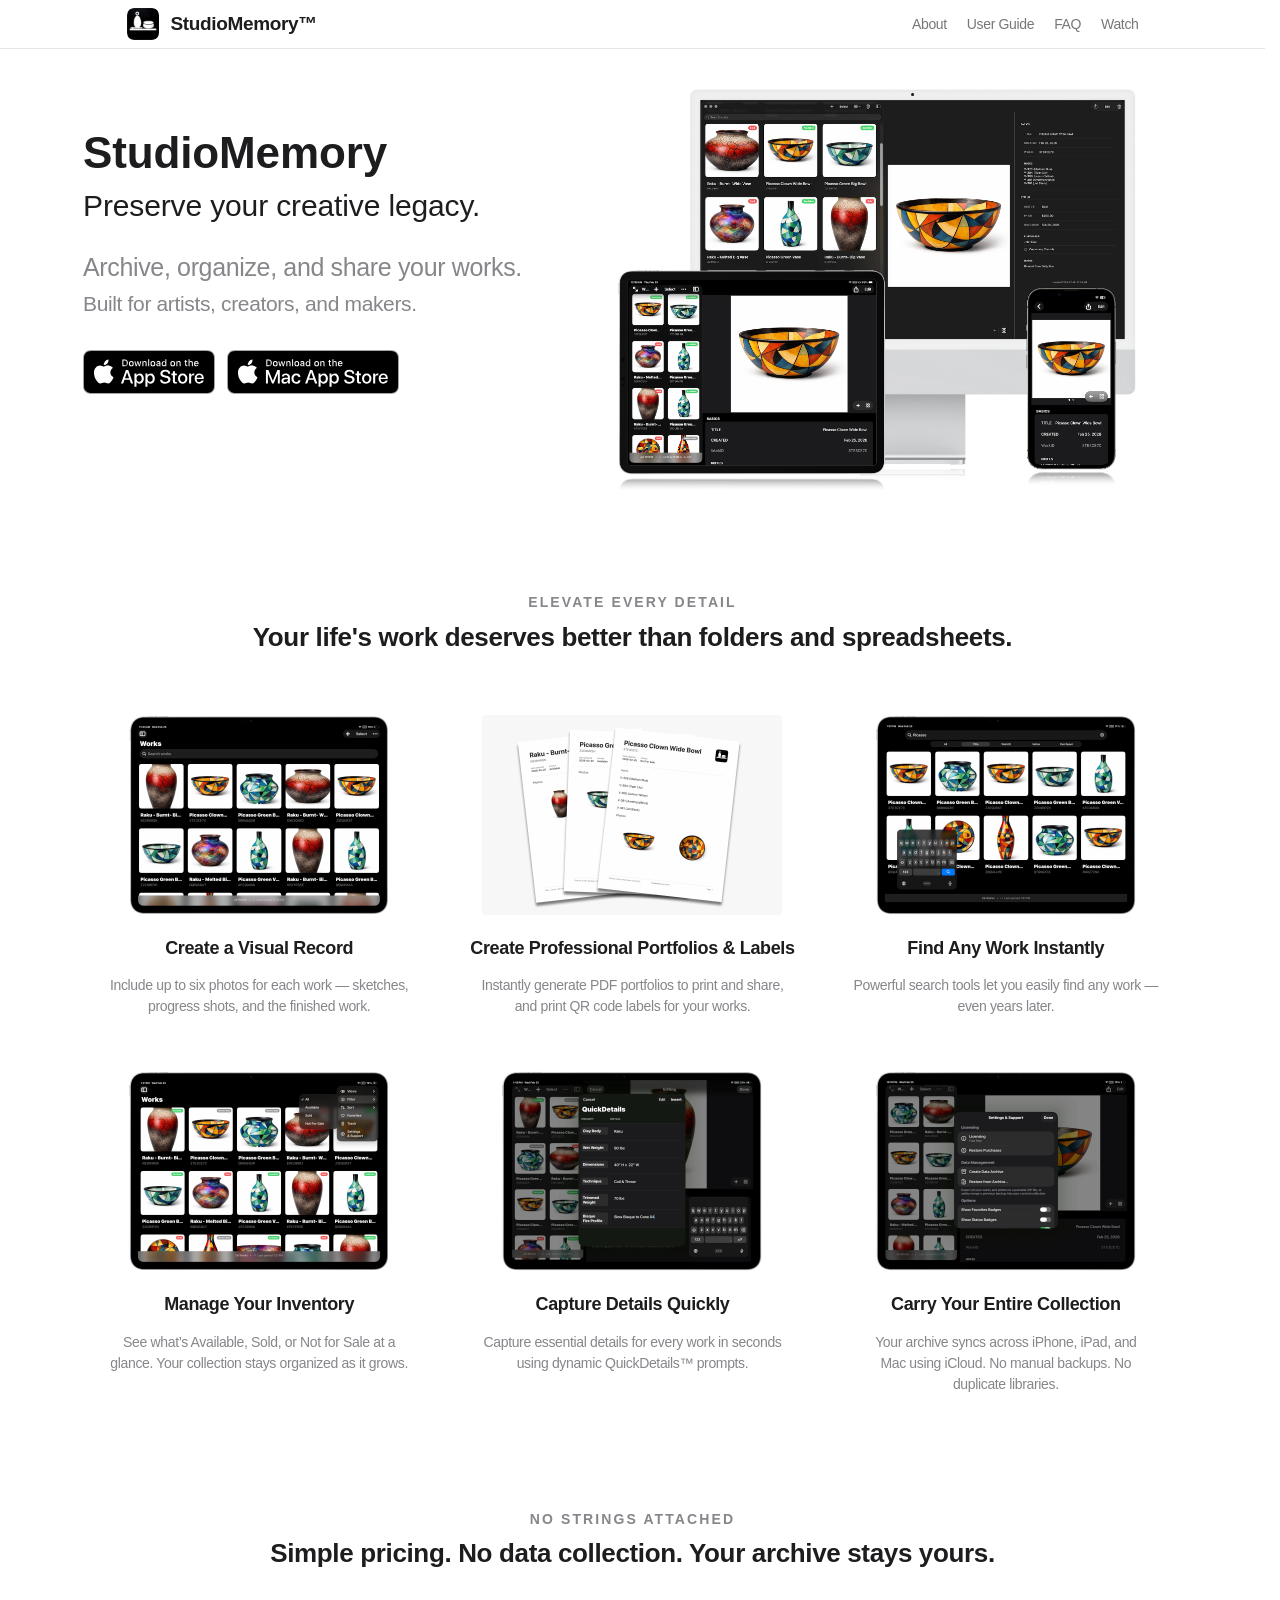
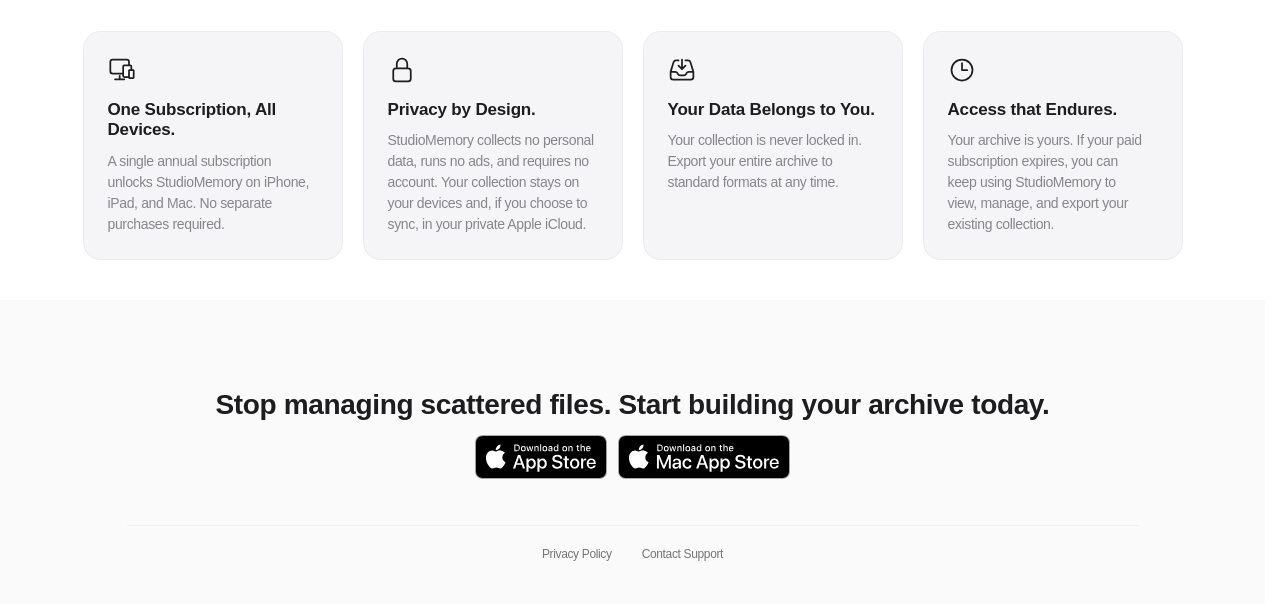
==== commit cb6ed192: "Add files via upload" ====
--- a/index.html
+++ b/index.html
@@ -585,7 +585,6 @@
             /* Nav overlay rules are in shared.css */
 
             .footer-nav {
-                flex-direction: column;
                 gap: 15px;
             }
         }
@@ -757,7 +756,7 @@
     <nav>
         <a href="index.html" class="logo-container">
             <img src="logo.webp" alt="StudioMemory Logo" class="logo-img">
-            StudioMemory
+            StudioMemory™
         </a>
         
         <button class="menu-toggle" id="menu-toggle" aria-label="Toggle navigation" aria-expanded="false" aria-controls="nav-links">
@@ -783,10 +782,10 @@
                     <span>Built for artists, creators, and makers.</span><br>
                 </p>
                 <div class="cta-buttons">
-                    <a href="#" aria-label="Download on the App Store">
+                    <a href="https://apps.apple.com/app/id6758921850" aria-label="Download on the App Store">
                         <img src="app-store-badge.svg" alt="Download on the App Store" class="store-badge">
                     </a>
-                    <a href="#" aria-label="Download on the Mac App Store">
+                    <a href="https://apps.apple.com/app/id6758921850" aria-label="Download on the Mac App Store">
                         <img src="mac-app-store-badge.svg" alt="Download on the Mac App Store" class="store-badge">
                     </a>
                 </div>
@@ -916,10 +915,10 @@
             <div class="footer-cta">
                 <h2>Stop managing scattered files. Start building your archive today.</h2>
                 <div class="cta-buttons">
-                    <a href="#" aria-label="Download on the App Store">
+                    <a href="https://apps.apple.com/app/id6758921850" aria-label="Download on the App Store">
                         <img src="app-store-badge.svg" alt="Download on the App Store" class="store-badge">
                     </a>
-                    <a href="#" aria-label="Download on the Mac App Store">
+                    <a href="https://apps.apple.com/app/id6758921850" aria-label="Download on the Mac App Store">
                         <img src="mac-app-store-badge.svg" alt="Download on the Mac App Store" class="store-badge">
                     </a>
                 </div>
